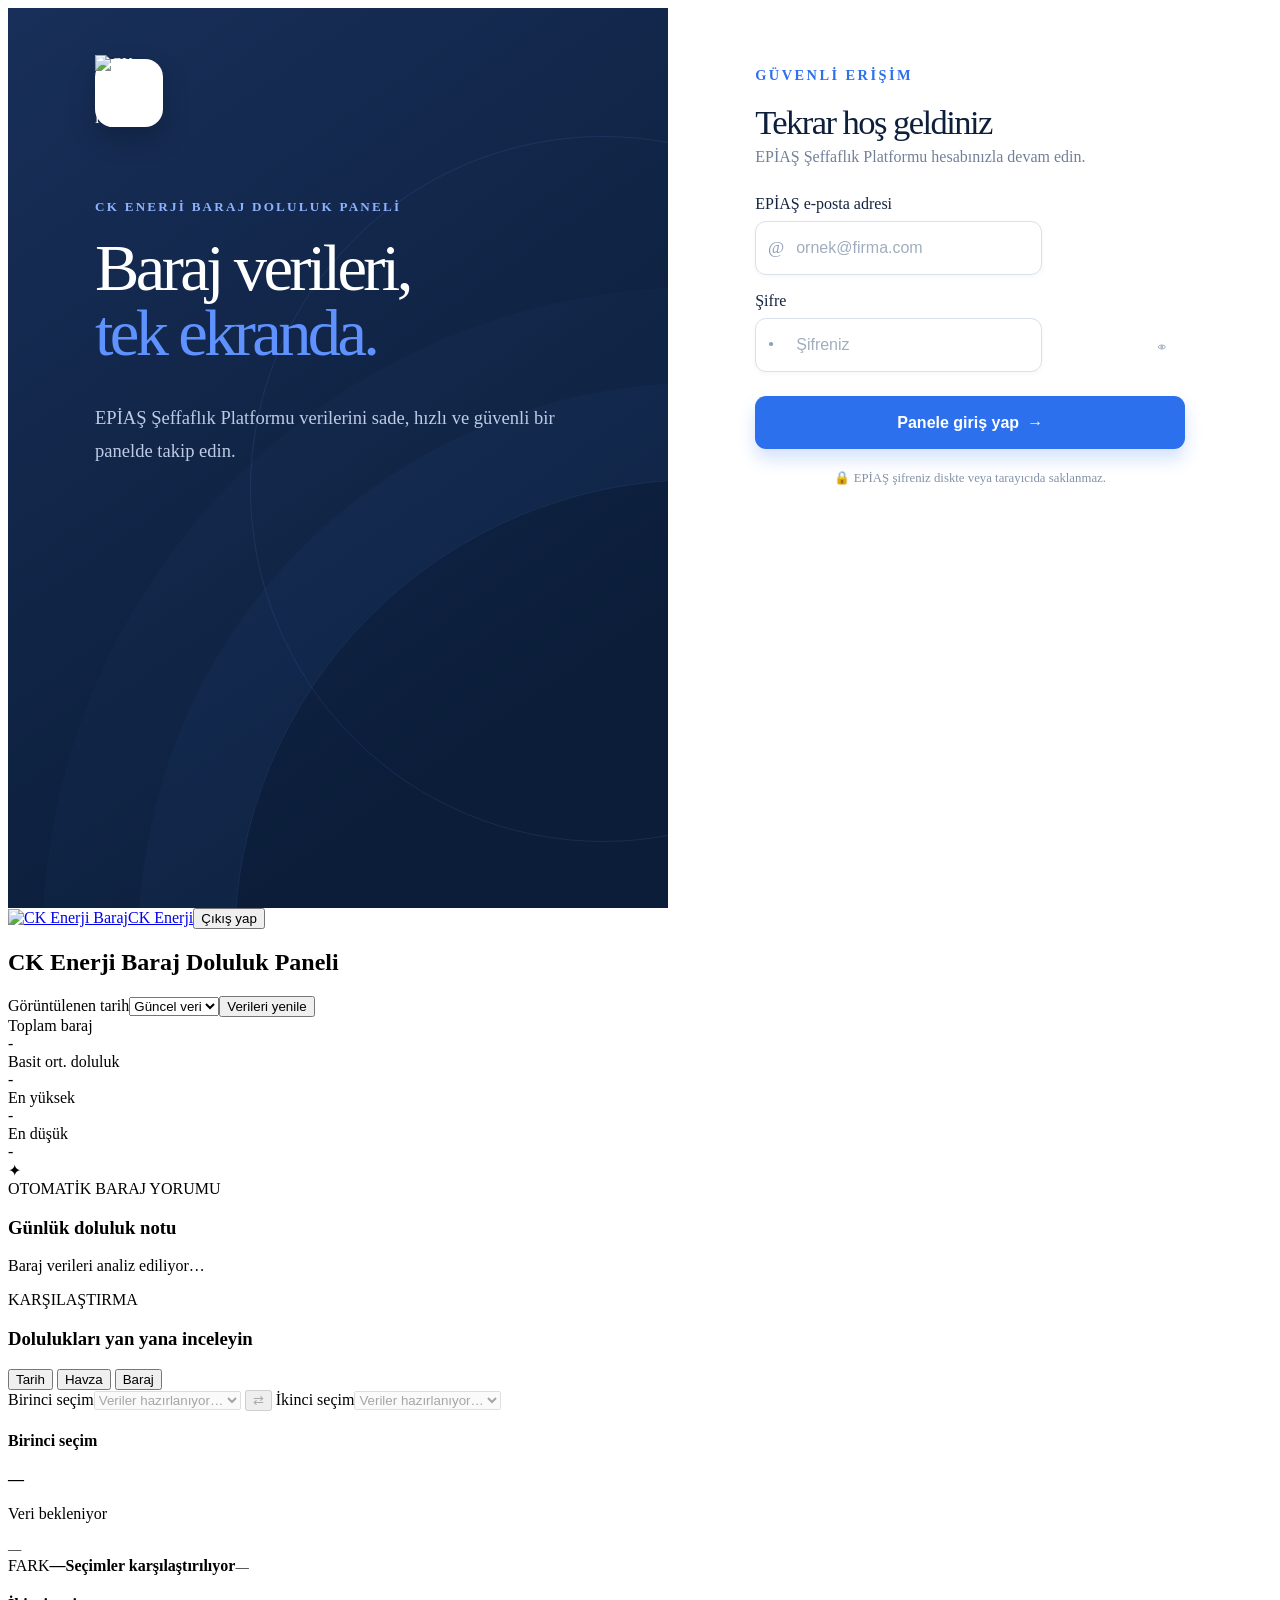
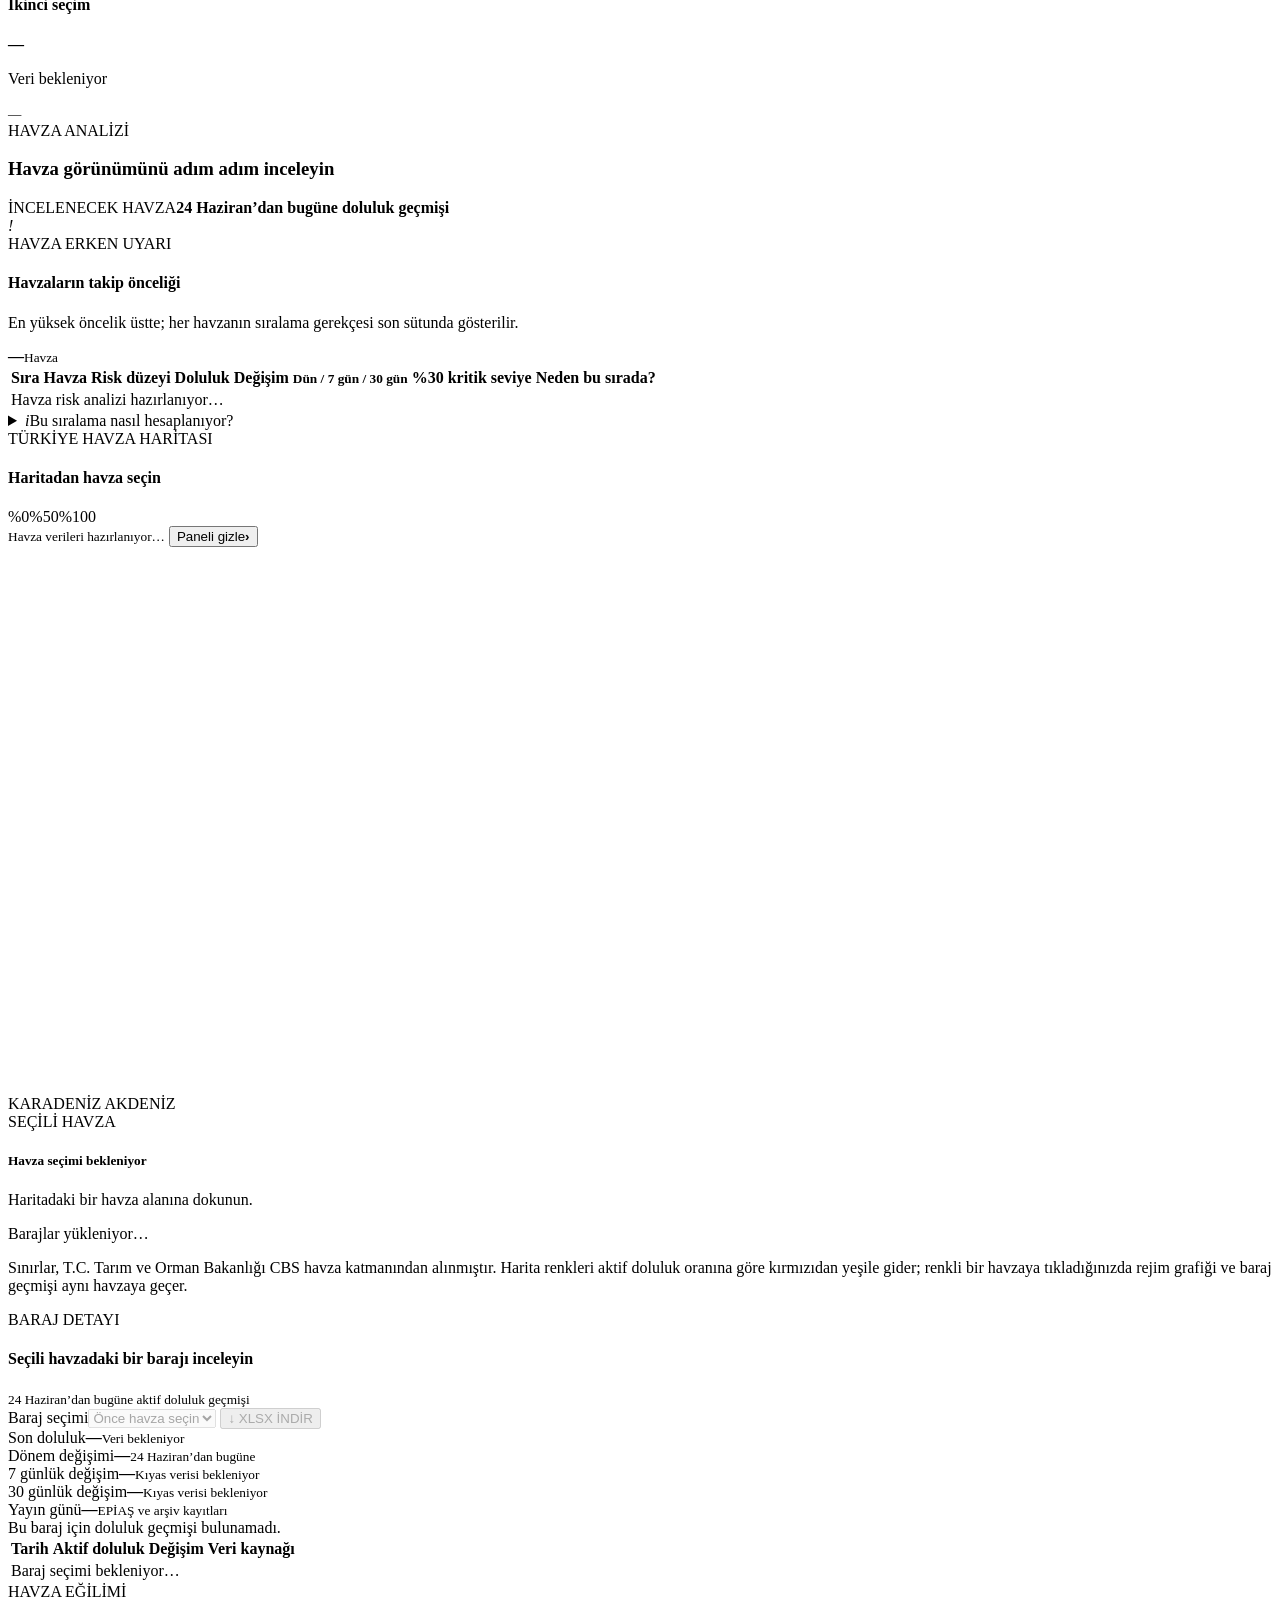
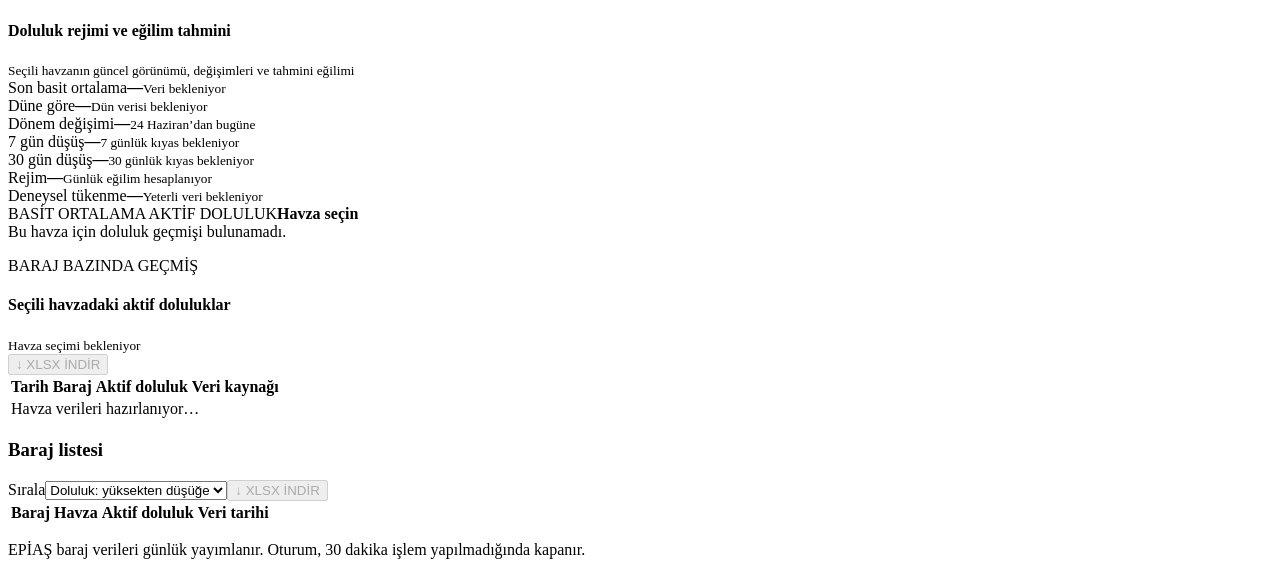
==== BARAJ AKTİF/templates/index.html @ aa5a89ca "Add files via upload" ====
<!doctype html>
<html lang="tr">
<head>
  <meta charset="utf-8"><meta name="viewport" content="width=device-width, initial-scale=1">
  <title>CK Enerji Baraj Doluluk Paneli</title>
  <link rel="icon" type="image/png" href="/icons/icon-192.png">
  <meta name="theme-color" content="#07539a">
  <meta name="mobile-web-app-capable" content="yes">
  <meta name="apple-mobile-web-app-capable" content="yes">
  <meta name="apple-mobile-web-app-status-bar-style" content="default">
  <meta name="apple-mobile-web-app-title" content="CK Enerji Baraj Doluluk Paneli">
  <link rel="manifest" href="/manifest.webmanifest">
  <link rel="apple-touch-icon" sizes="192x192" href="/apple-touch-icon.png">
  <style>
    :root { --ck-navy: #0b1d39; --ck-blue: #2d70ee; --ck-muted: #70809a; }
    #loginScreen.login-screen { display: block !important; height: 100vh; min-height: 100vh; overflow: hidden; padding: 0; background: #fff; }
    /* Tabler'ın d-none sınıfı login ekranını gerçekten gizleyebilsin. */
    #loginScreen.login-screen.d-none { display: none !important; }
    .login-layout { min-height: 100%; display: grid; grid-template-columns: 52.25% 47.75%; }
    .login-brand-panel { position: relative; isolation: isolate; overflow: hidden; display: flex; flex-direction: column; justify-content: space-between; min-height: 100vh; padding: clamp(1.75rem, 4vw, 3.35rem) clamp(1.5rem, 6.8vw, 6rem); color: #fff; background: linear-gradient(145deg, #182f59 0%, var(--ck-navy) 72%); }
    .login-brand-panel::before, .login-brand-panel::after { content: ""; position: absolute; z-index: -1; border: 1px solid rgba(101, 148, 236, .13); border-radius: 50%; pointer-events: none; }
    .login-brand-panel::before { width: 58rem; height: 58rem; right: -31rem; bottom: -24rem; box-shadow: 0 0 0 6rem rgba(101, 148, 236, .035), 0 0 0 12rem rgba(101, 148, 236, .025); }
    .login-brand-panel::after { width: 44rem; height: 44rem; right: -18rem; top: 8rem; }
    .login-brand-content, .login-stats { position: relative; z-index: 1; }
    .login-logo-card { display: flex; align-items: center; justify-content: center; width: 68px; height: 68px; margin-bottom: clamp(2rem, 8vh, 4.7rem); border-radius: 18px; background: #fff; box-shadow: 0 12px 28px rgba(0, 0, 0, .2); }
    .login-logo-card img { width: 76px; height: 76px; object-fit: contain; }
    .login-eyebrow, .login-kicker { margin: 0 0 1.25rem; color: #8eb2ff; font-size: .82rem; font-weight: 700; letter-spacing: .17em; }
    .login-brand-title { max-width: 610px; margin: 0; color: #fff; font-size: clamp(3rem, 5.2vw, 5.5rem); font-weight: 400; letter-spacing: -.055em; line-height: .98; }
    .login-brand-title span { color: #5f91ff; }
    .login-brand-copy { max-width: 570px; margin: 2.2rem 0 0; color: #bdcbe5; font-size: clamp(1rem, 1.45vw, 1.25rem); line-height: 1.8; }
    .login-stats { display: flex; gap: clamp(2rem, 5.3vw, 5.3rem); margin-top: 2.7rem; }
    .login-stat-value { display: block; color: #fff; font-size: 1.5rem; font-weight: 700; line-height: 1; }
    .login-stat-label { display: block; margin-top: .55rem; color: #8ea8d1; font-size: .75rem; }
    .login-form-panel { display: flex; align-items: flex-start; justify-content: center; min-height: 100vh; padding: clamp(2.7rem, 6.5vh, 5rem) clamp(1.5rem, 6.9vw, 5rem); background: #fff; }
    .login-form-wrap { width: min(100%, 430px); }
    .login-mobile-brand { display: none; }
    .login-kicker { color: var(--ck-blue); font-size: .9rem; font-weight: 700; }
    .login-form-title { margin: 0; color: #0d1f3b; font-size: clamp(1.8rem, 2.7vw, 2.6rem); font-weight: 400; letter-spacing: -.045em; line-height: 1.05; }
    .login-form-subtitle { margin: .5rem 0 1.8rem; color: #71809a; font-size: 1rem; font-weight: 400; }
    .login-field { margin-bottom: 1.1rem; }
    .login-field label { display: block; margin-bottom: .5rem; color: #132340; font-size: 1rem; font-weight: 500; }
    .login-input-wrap { position: relative; }
    .login-input-wrap .form-control { height: 52px; border: 1px solid #d9e1ed; border-radius: 11px; padding: 0 2.8rem 0 2.5rem; color: #152744; font-size: 1rem; font-weight: 400; box-shadow: 0 2px 5px rgba(23, 48, 86, .04); }
    .login-input-wrap .form-control:focus { border-color: #80a9ff; box-shadow: 0 0 0 4px rgba(45, 112, 238, .12); }
    .login-input-wrap .form-control::placeholder { color: #a1adbe; }
    .login-input-symbol { position: absolute; z-index: 2; top: 50%; left: .8rem; color: #91a0b6; font-size: 1.1rem; line-height: 1; transform: translateY(-50%); pointer-events: none; }
    .password-toggle { position: absolute; z-index: 2; top: 50%; right: .8rem; width: 1.35rem; height: 1.35rem; border: 0; color: #7486a4; background: transparent; font-size: 1.1rem; transform: translateY(-50%); }
    .password-toggle:hover { color: var(--ck-blue); }
    .login-submit { display: flex; align-items: center; justify-content: center; gap: .5rem; width: 100%; height: 53px; margin-top: 1.5rem; border: 0; border-radius: 11px; color: #fff; background: var(--ck-blue); font-size: 1rem; font-weight: 700; box-shadow: 0 10px 17px rgba(45, 112, 238, .2); transition: transform .2s ease, background .2s ease; }
    .login-submit:hover { color: #fff; background: #2262d8; transform: translateY(-1px); }
    .login-submit:disabled { opacity: .7; transform: none; }
    .login-note { margin: 1.3rem 0 0; color: #8492a8; font-size: .8rem; font-weight: 400; text-align: center; }
    .login-error { margin-top: 1rem; text-align: center; }
    @media (max-width: 900px) {
      html, body { min-width: 0; }
      #loginScreen.login-screen { min-height: 100dvh; overflow-y: auto; scrollbar-width: none; }
      #loginScreen.login-screen::-webkit-scrollbar { display: none; }
      .login-layout { display: block; min-height: 100dvh; }
      .login-brand-panel {
        display: block;
        min-height: auto;
        padding: calc(2rem + env(safe-area-inset-top)) 1.375rem 0;
        color: var(--ck-navy);
        background: #fff;
      }
      .login-brand-panel::before, .login-brand-panel::after,
      .login-eyebrow, .login-brand-title, .login-brand-copy, .login-stats { display: none; }
      .login-logo-lockup { display: flex; align-items: center; gap: .65rem; }
      .login-logo-card {
        flex: 0 0 auto;
        width: 2.125rem;
        height: 2.25rem;
        margin: 0;
        border-radius: .65rem;
        box-shadow: 0 .4rem 1rem rgba(18, 43, 78, .12);
      }
      .login-logo-card img { width: 2rem; height: 2rem; }
      .login-mobile-brand { display: inline; color: #153054; font-size: .625rem; font-weight: 500; }
      .login-form-panel {
        display: block;
        min-height: auto;
        padding: 2.15rem 1.375rem calc(1.25rem + env(safe-area-inset-bottom));
      }
      .login-form-wrap { width: 100%; max-width: none; }
      .login-kicker {
        margin-bottom: .55rem;
        font-size: .5rem;
        letter-spacing: .16em;
      }
      .login-form-title { font-size: 1.5rem; line-height: 1.05; }
      .login-form-subtitle { margin: .2rem 0 1.15rem; font-size: .675rem; line-height: 1.4; }
      .login-field { margin-bottom: .75rem; }
      #loginForm .login-field:nth-child(2) { margin-bottom: 0; }
      .login-field label { margin-bottom: .4rem; font-size: .675rem; line-height: 1.25; }
      .login-input-wrap .form-control {
        height: 2.55rem;
        border-radius: .55rem;
        padding: 0 2.45rem 0 2rem;
        font-size: .675rem;
        box-shadow: 0 1px 3px rgba(23, 48, 86, .025);
      }
      .login-input-symbol { left: .65rem; font-size: .8rem; }
      .password-toggle { right: .6rem; width: 1.2rem; height: 1.2rem; padding: 0; }
      .password-toggle svg { display: block; width: 1rem; height: 1rem; }
      .login-submit {
        height: 2.55rem;
        margin-top: 1.05rem;
        border-radius: .48rem;
        font-size: .675rem;
        box-shadow: 0 .4rem .8rem rgba(45, 112, 238, .14);
      }
      .login-error { margin-top: .65rem; font-size: .65rem; }
      .login-note { margin-top: 1rem; font-size: .5rem; }
    }
  </style>
</head>
<body>
  <div id="loginScreen" class="page page-center login-screen">
    <div class="login-layout">
      <section class="login-brand-panel" aria-label="CK Enerji Baraj tanıtımı">
        <div class="login-brand-content">
          <div class="login-logo-lockup">
            <div class="login-logo-card"><img src="/icons/icon-192.png" width="76" height="76" alt="CK Enerji Baraj logosu"></div>
            <span class="login-mobile-brand">CK Enerji</span>
          </div>
          <p class="login-eyebrow">CK ENERJİ BARAJ DOLULUK PANELİ</p>
          <h1 class="login-brand-title">Baraj verileri,<br><span>tek ekranda.</span></h1>
          <p class="login-brand-copy">EPİAŞ Şeffaflık Platformu verilerini sade, hızlı ve güvenli bir panelde takip edin.</p>
        </div>
        <div class="login-stats" aria-label="Panel özellikleri">
          <div><span class="login-stat-value">Güncel</span><span class="login-stat-label">EPİAŞ verileri</span></div>
          <div><span class="login-stat-value">4</span><span class="login-stat-label">kritik gösterge</span></div>
        </div>
      </section>
      <section class="login-form-panel" aria-label="Giriş formu">
        <div class="login-form-wrap">
          <p class="login-kicker">GÜVENLİ ERİŞİM</p>
          <h2 class="login-form-title">Tekrar hoş geldiniz</h2>
          <p class="login-form-subtitle">EPİAŞ Şeffaflık Platformu hesabınızla devam edin.</p>
          <form id="loginForm" autocomplete="on" novalidate>
            <div class="login-field">
              <label for="username">EPİAŞ e-posta adresi</label>
              <div class="login-input-wrap"><span class="login-input-symbol" aria-hidden="true">@</span><input id="username" class="form-control" type="text" inputmode="email" autocomplete="username" placeholder="ornek@firma.com" required></div>
            </div>
            <div class="login-field">
              <label for="password">Şifre</label>
              <div class="login-input-wrap"><span class="login-input-symbol" aria-hidden="true">•</span><input id="password" class="form-control" type="password" autocomplete="current-password" placeholder="Şifreniz" required><button id="togglePassword" class="password-toggle" type="button" aria-label="Şifreyi göster" aria-pressed="false"><svg viewBox="0 0 24 24" fill="none" stroke="currentColor" stroke-width="1.8" aria-hidden="true"><path d="M2.5 12s3.5-5 9.5-5 9.5 5 9.5 5-3.5 5-9.5 5-9.5-5-9.5-5Z"/><circle cx="12" cy="12" r="2.5"/></svg></button></div>
            </div>
            <div id="loginError" class="login-error text-danger small d-none"></div>
            <button id="loginButton" class="login-submit" type="submit">Panele giriş yap <span aria-hidden="true">→</span></button>
          </form>
          <p class="login-note">🔒 EPİAŞ şifreniz diskte veya tarayıcıda saklanmaz.</p>
        </div>
      </section>
    </div>
  </div>

  <div id="dashboard" class="page d-none">
    <header class="navbar navbar-expand-md navbar-light"><div class="container-xl"><a class="navbar-brand d-flex align-items-center" href="#"><img src="/icons/icon-192.png" width="40" height="40" alt="CK Enerji Baraj" class="me-2"><span>CK Enerji</span></a><button id="logoutButton" class="btn btn-outline-secondary btn-sm" type="button">Çıkış yap</button></div></header>
    <div class="page-wrapper"><div class="page-header"><div class="container-xl"><div class="row g-2 align-items-center"><div class="col"><h2 class="page-title">CK Enerji Baraj Doluluk Paneli</h2></div><div class="col-auto ms-auto"><label class="baraj-date-control" for="barajDateSelect"><span>Görüntülenen tarih</span><select id="barajDateSelect" aria-label="Baraj verisi tarihini seç"><option value="">Güncel veri</option></select></label><button id="refreshButton" class="btn btn-primary" type="button">Verileri yenile</button></div></div></div></div>
      <div class="page-body"><div class="container-xl"><div id="alert" class="alert d-none" role="alert"></div>
        <div class="row row-deck row-cards mb-3"><div class="col-sm-6 col-lg-3"><div class="card"><div class="card-body"><div class="subheader">Toplam baraj</div><div id="total" class="h1 mb-0">-</div></div></div></div><div class="col-sm-6 col-lg-3"><div class="card"><div class="card-body"><div class="subheader" title="Baraj kapasiteleriyle ağırlıklandırılmamış aritmetik ortalama">Basit ort. doluluk</div><div id="average" class="h1 mb-0">-</div></div></div></div><div class="col-sm-6 col-lg-3"><div class="card"><div class="card-body"><div class="subheader">En yüksek</div><div id="highest" class="h3 mb-0">-</div></div></div></div><div class="col-sm-6 col-lg-3"><div class="card"><div class="card-body"><div class="subheader">En düşük</div><div id="lowest" class="h3 mb-0">-</div></div></div></div></div>
        <section class="baraj-insight-card mb-3" aria-labelledby="barajInsightTitle"><div class="baraj-insight-icon" aria-hidden="true">✦</div><div><span class="subheader">OTOMATİK BARAJ YORUMU</span><h3 id="barajInsightTitle">Günlük doluluk notu</h3><p id="barajInsightText">Baraj verileri analiz ediliyor…</p></div></section>
        <section id="baraj-compare" class="card baraj-compare-card mb-3">
          <div class="card-header baraj-compare-header">
            <div><div class="subheader">KARŞILAŞTIRMA</div><h3 class="card-title">Dolulukları yan yana inceleyin</h3></div>
            <div class="baraj-compare-modes" role="group" aria-label="Karşılaştırma türü">
              <button type="button" class="active" data-compare-mode="date" aria-pressed="true">Tarih</button>
              <button type="button" data-compare-mode="basin" aria-pressed="false">Havza</button>
              <button type="button" data-compare-mode="dam" aria-pressed="false">Baraj</button>
            </div>
          </div>
          <div class="card-body">
            <div class="baraj-compare-controls">
              <label for="compareFirst"><span>Birinci seçim</span><select id="compareFirst" disabled><option>Veriler hazırlanıyor…</option></select></label>
              <button id="compareSwap" class="baraj-compare-swap" type="button" aria-label="Seçimlerin yerini değiştir" title="Seçimlerin yerini değiştir" disabled>⇄</button>
              <label for="compareSecond"><span>İkinci seçim</span><select id="compareSecond" disabled><option>Veriler hazırlanıyor…</option></select></label>
            </div>
            <div class="baraj-compare-results" aria-live="polite">
              <article class="baraj-compare-option">
                <h4 id="compareFirstTitle">Birinci seçim</h4><strong id="compareFirstValue">—</strong>
                <div class="baraj-compare-meter"><i id="compareFirstMeter"></i></div>
                <p id="compareFirstMeta">Veri bekleniyor</p><small id="compareFirstContext">—</small>
              </article>
              <div class="baraj-compare-difference">
                <span>FARK</span><strong id="compareDelta">—</strong><b id="compareDirection">Seçimler karşılaştırılıyor</b><small id="compareRelative">—</small>
              </div>
              <article class="baraj-compare-option">
                <h4 id="compareSecondTitle">İkinci seçim</h4><strong id="compareSecondValue">—</strong>
                <div class="baraj-compare-meter"><i id="compareSecondMeter"></i></div>
                <p id="compareSecondMeta">Veri bekleniyor</p><small id="compareSecondContext">—</small>
              </article>
            </div>
          </div>
        </section>
        <section id="baraj-regime" class="baraj-analysis-section mb-3">
          <div class="baraj-analysis-heading baraj-regime-header">
            <div><div class="subheader">HAVZA ANALİZİ</div><h3 class="card-title">Havza görünümünü adım adım inceleyin</h3></div>
          </div>
          <div class="baraj-analysis-stack">
            <div class="baraj-basin-toolbar">
              <div class="baraj-basin-toolbar-copy"><span>İNCELENECEK HAVZA</span><strong id="basinToolbarPeriod">24 Haziran’dan bugüne doluluk geçmişi</strong></div>
              <label class="baraj-basin-control" for="basinSelect" hidden><span class="baraj-basin-label">Havza seçimi</span><span class="baraj-basin-select-wrap"><select id="basinSelect" aria-label="Doluluk rejimi gösterilecek havzayı seç" disabled><option value="">Havzalar yükleniyor…</option></select></span></label>
            </div>
            <section id="basin-risk" class="baraj-risk-card" aria-labelledby="basinRiskTitle">
              <div class="baraj-risk-head">
                <div class="baraj-risk-heading">
                  <i aria-hidden="true">!</i>
                  <div>
                    <span>HAVZA ERKEN UYARI</span>
                    <h4 id="basinRiskTitle">Havzaların takip önceliği</h4>
                    <p>En yüksek öncelik üstte; her havzanın sıralama gerekçesi son sütunda gösterilir.</p>
                  </div>
                </div>
                <div id="basinRiskMeta" class="baraj-risk-summary" aria-live="polite">
                  <span><strong>—</strong><small>Havza</small></span>
                </div>
              </div>
              <div class="baraj-risk-table-wrap">
                <table class="baraj-risk-table">
                  <thead><tr><th>Sıra</th><th>Havza</th><th>Risk düzeyi</th><th>Doluluk</th><th>Değişim <small>Dün / 7 gün / 30 gün</small></th><th>%30 kritik seviye</th><th>Neden bu sırada?</th></tr></thead>
                  <tbody id="basinRiskBody"><tr><td colspan="7">Havza risk analizi hazırlanıyor…</td></tr></tbody>
                </table>
              </div>
              <details class="baraj-risk-note">
                <summary><i aria-hidden="true">i</i><span>Bu sıralama nasıl hesaplanıyor?</span></summary>
                <p>Risk puanında güncel doluluk en fazla 55, günlük düşüş hızı 25 ve %30 kritik seviyeye kalan tahmini süre 20 puan etkiler. Doluluk %30 veya altındaysa ya da kritik seviyeye 90 gün veya daha az kaldıysa risk “Yüksek”; doluluk %50 veya altındaysa ya da kritik seviyeye bir yıl veya daha az kaldıysa “Orta” kabul edilir. Bu bölüm resmî bir risk sınıflandırması değil, eğilime dayalı erken uyarı göstergesidir.</p>
              </details>
            </section>
            <section id="baraj-map" class="baraj-map-card" aria-labelledby="basinMapTitle">
              <div class="baraj-map-head">
                <div><span>TÜRKİYE HAVZA HARİTASI</span><h4 id="basinMapTitle">Haritadan havza seçin</h4></div>
                <div class="baraj-map-head-actions">
                  <div class="baraj-map-legend" aria-label="Harita doluluk renkleri"><span><i class="fullness-low"></i>%0</span><span><i class="fullness-mid"></i>%50</span><span><i class="fullness-high"></i>%100</span></div>
                  <small id="basinMapMeta">Havza verileri hazırlanıyor…</small>
                  <button id="basinMapPanelToggle" class="baraj-map-panel-toggle" type="button" aria-controls="basinMapDetail" aria-expanded="true"><span>Paneli gizle</span><b aria-hidden="true">›</b></button>
                </div>
              </div>
              <div class="baraj-map-layout">
                <div class="baraj-map-stage" aria-label="Türkiye havza seçim haritası">
                  <svg id="turkeyMapShape" viewBox="0 0 1000 430" preserveAspectRatio="xMidYMid meet" role="img" aria-label="Türkiye'nin gerçek havza sınırları"></svg>
                  <span class="baraj-map-sea black-sea">KARADENİZ</span>
                  <span class="baraj-map-sea mediterranean">AKDENİZ</span>
                </div>
                <aside id="basinMapDetail" class="baraj-map-detail" aria-live="polite">
                  <span>SEÇİLİ HAVZA</span>
                  <h5 id="basinMapSelected">Havza seçimi bekleniyor</h5>
                  <p id="basinMapSelectedMeta">Haritadaki bir havza alanına dokunun.</p>
                  <div id="basinMapDams" class="baraj-map-dams"><div class="baraj-map-empty">Barajlar yükleniyor…</div></div>
                </aside>
              </div>
              <p class="baraj-map-note">Sınırlar, T.C. Tarım ve Orman Bakanlığı CBS havza katmanından alınmıştır. Harita renkleri aktif doluluk oranına göre kırmızıdan yeşile gider; renkli bir havzaya tıkladığınızda rejim grafiği ve baraj geçmişi aynı havzaya geçer.</p>
            </section>
            <section id="baraj-dam-history" class="baraj-dam-history-card" aria-labelledby="basinDamHistoryTitle">
              <div class="baraj-dam-history-head">
                <div><span>BARAJ DETAYI</span><h4 id="basinDamHistoryTitle">Seçili havzadaki bir barajı inceleyin</h4><small id="basinDamHistoryMeta">24 Haziran’dan bugüne aktif doluluk geçmişi</small></div>
                <div class="baraj-dam-history-actions">
                  <label class="baraj-basin-control baraj-dam-select-control" for="basinDamSelect"><span class="baraj-basin-label">Baraj seçimi</span><span class="baraj-basin-select-wrap"><select id="basinDamSelect" aria-label="Geçmişi gösterilecek barajı seç" disabled><option value="">Önce havza seçin</option></select></span></label>
                  <button id="basinDamXlsxButton" class="baraj-export-button" type="button" disabled><span aria-hidden="true">↓</span> XLSX İNDİR</button>
                </div>
              </div>
              <div class="baraj-dam-history-summary">
                <div><span>Son doluluk</span><strong id="basinDamLatest">—</strong><small id="basinDamLatestDate">Veri bekleniyor</small></div>
                <div><span>Dönem değişimi</span><strong id="basinDamChange">—</strong><small id="basinDamPeriod">24 Haziran’dan bugüne</small></div>
                <div><span>7 günlük değişim</span><strong id="basinDamWeeklyChange">—</strong><small id="basinDamWeeklyMeta">Kıyas verisi bekleniyor</small></div>
                <div><span>30 günlük değişim</span><strong id="basinDamMonthlyChange">—</strong><small id="basinDamMonthlyMeta">Kıyas verisi bekleniyor</small></div>
                <div><span>Yayın günü</span><strong id="basinDamPointCount">—</strong><small>EPİAŞ ve arşiv kayıtları</small></div>
              </div>
              <div id="basinDamHistoryChart" class="baraj-regime-chart baraj-dam-history-chart" role="img" aria-label="Seçili barajın tarihe göre aktif doluluk grafiği"><div class="baraj-chart-empty">Baraj seçimi bekleniyor…</div></div>
              <div class="baraj-basin-table-wrap baraj-dam-history-table-wrap">
                <table class="baraj-basin-table">
                  <thead><tr><th>Tarih</th><th>Aktif doluluk</th><th>Değişim</th><th>Veri kaynağı</th></tr></thead>
                  <tbody id="basinDamHistoryBody"><tr><td colspan="4">Baraj seçimi bekleniyor…</td></tr></tbody>
                </table>
              </div>
            </section>
            <section id="baraj-regime-analysis" class="baraj-regime-overview-card" aria-labelledby="basinRegimeOverviewTitle">
              <div class="baraj-regime-overview-head">
                <div><span>HAVZA EĞİLİMİ</span><h4 id="basinRegimeOverviewTitle">Doluluk rejimi ve eğilim tahmini</h4><small>Seçili havzanın güncel görünümü, değişimleri ve tahmini eğilimi</small></div>
              </div>
              <div class="baraj-regime-metrics">
              <div><span>Son basit ortalama</span><strong id="basinLatest">—</strong><small id="basinLatestDate">Veri bekleniyor</small></div>
              <div><span>Düne göre</span><strong id="basinDailyChange">—</strong><small id="basinDailyChangeMeta">Dün verisi bekleniyor</small></div>
              <div><span>Dönem değişimi</span><strong id="basinChange">—</strong><small id="basinPeriod">24 Haziran’dan bugüne</small></div>
              <div><span>7 gün düşüş</span><strong id="basinWeeklyDrop">—</strong><small id="basinWeeklyDropMeta">7 günlük kıyas bekleniyor</small></div>
              <div><span>30 gün düşüş</span><strong id="basinMonthlyDrop">—</strong><small id="basinMonthlyDropMeta">30 günlük kıyas bekleniyor</small></div>
              <div><span>Rejim</span><strong id="basinRegime">—</strong><small id="basinSlope">Günlük eğilim hesaplanıyor</small></div>
              <div><span>Deneysel tükenme</span><strong id="basinDepletion">—</strong><small id="basinConfidence">Yeterli veri bekleniyor</small></div>
              </div>
              <div class="baraj-regime-chart-head"><div><span>BASİT ORTALAMA AKTİF DOLULUK</span><b id="basinChartTitle">Havza seçin</b></div><span id="basinChartRange"></span></div>
              <div id="basinRegimeChart" class="baraj-regime-chart" role="img" aria-label="Seçili havzanın tarihe göre aktif doluluk grafiği"><div class="baraj-chart-empty">Havza verileri hazırlanıyor…</div></div>
              <p id="basinMethodNote" class="baraj-method-note"></p>
            </section>
            <section class="baraj-basin-detail" aria-labelledby="basinDamTitle">
              <div class="baraj-basin-detail-head">
                <div><span>BARAJ BAZINDA GEÇMİŞ</span><h4 id="basinDamTitle">Seçili havzadaki aktif doluluklar</h4><small id="basinDamMeta">Havza seçimi bekleniyor</small></div>
                <button id="basinXlsxButton" class="baraj-export-button" type="button" disabled><span aria-hidden="true">↓</span> XLSX İNDİR</button>
              </div>
              <div class="baraj-basin-table-wrap">
                <table class="baraj-basin-table">
                  <thead><tr><th>Tarih</th><th>Baraj</th><th>Aktif doluluk</th><th>Veri kaynağı</th></tr></thead>
                  <tbody id="basinDamTableBody"><tr><td colspan="4">Havza verileri hazırlanıyor…</td></tr></tbody>
                </table>
              </div>
            </section>
          </div>
        </section>
        <div class="card"><div class="card-header"><h3 class="card-title">Baraj listesi</h3><div class="baraj-table-tools"><label class="baraj-sort-control" for="sortSelect"><span>Sırala</span><select id="sortSelect" aria-label="Baraj listesini sırala"><option value="fullness-desc">Doluluk: yüksekten düşüğe</option><option value="fullness-asc">Doluluk: düşükten yükseğe</option><option value="name-asc">Baraj adı: A–Z</option><option value="name-desc">Baraj adı: Z–A</option></select></label><button id="barajXlsxButton" class="baraj-export-button" type="button" disabled><span aria-hidden="true">↓</span> XLSX İNDİR</button><div id="status" class="card-actions text-secondary"></div></div></div><div class="table-responsive"><table class="table table-vcenter card-table table-striped"><thead><tr><th>Baraj</th><th>Havza</th><th>Aktif doluluk</th><th>Veri tarihi</th></tr></thead><tbody id="tableBody"></tbody></table></div></div>
        <p class="text-secondary mt-3 small">EPİAŞ baraj verileri günlük yayımlanır. Oturum, 30 dakika işlem yapılmadığında kapanır.</p>
      </div></div>
    </div>
  </div>
  <script>
    const $ = id => document.getElementById(id), number = new Intl.NumberFormat('tr-TR', {maximumFractionDigits: 2});
    const escapeHtml = value => String(value ?? '').replace(/[&<>"']/g, char => ({'&':'&amp;','<':'&lt;','>':'&gt;','"':'&quot;',"'":'&#39;'}[char]));
    const damCollator = new Intl.Collator('tr-TR', {sensitivity: 'base', numeric: true});
    let currentItems = [], basinHistoryPayload = null, basinGeoJson = null, comparisonMode = 'date';
    const BARAJ_CLIENT_CACHE_PREFIX = 'ck-baraj-active-v1:';
    const BARAJ_CLIENT_CACHE_LIVE_MS = 5 * 60_000;
    const BARAJ_CLIENT_CACHE_HISTORY_MS = 24 * 60 * 60_000;
    function readBarajClientCache(selectedDate) {
      try {
        const record = JSON.parse(sessionStorage.getItem(BARAJ_CLIENT_CACHE_PREFIX + (selectedDate || 'latest')) || 'null');
        const today = new Intl.DateTimeFormat('sv-SE', {timeZone:'Europe/Istanbul'}).format(new Date());
        const ttl = selectedDate && selectedDate < today ? BARAJ_CLIENT_CACHE_HISTORY_MS : BARAJ_CLIENT_CACHE_LIVE_MS;
        if (!record?.payload || Date.now() - Number(record.savedAt || 0) > ttl) return null;
        return record.payload;
      } catch { return null; }
    }
    function writeBarajClientCache(selectedDate, payload) {
      try {
        sessionStorage.setItem(BARAJ_CLIENT_CACHE_PREFIX + (selectedDate || 'latest'), JSON.stringify({savedAt:Date.now(), payload}));
      } catch { /* Tarayıcı depolaması kapalıysa sunucu önbelleği kullanılır. */ }
    }
    const barajConnection = {primary:'idle', basin:'idle', primaryDetail:'', basinDetail:''};
    const knownDates = new Set(), archiveDates = new Set();
    const initialBarajUrlState = new URLSearchParams(window.location.search);
    const barajUrlState = {date: initialBarajUrlState.get('date') || '', basin: initialBarajUrlState.get('basin') || '', sort: initialBarajUrlState.get('sort') || ''};
    const showLogin = () => { $('password').value=''; $('password').type='password'; $('togglePassword').setAttribute('aria-label','Şifreyi göster'); $('togglePassword').setAttribute('aria-pressed','false'); $('loginError').classList.add('d-none'); $('loginScreen').classList.remove('d-none'); $('dashboard').classList.add('d-none'); };
    const showDashboard = () => { $('loginScreen').classList.add('d-none'); $('dashboard').classList.remove('d-none'); load(); loadBasinGeoJson(); loadBasinHistory(); };
    function alert(message, kind) { const el = $('alert'); el.textContent = message; el.className = `alert alert-${kind}`; }
    function setConnectionState(state = 'live', detail = '') { document.body.dataset.epiasState = state; document.body.dataset.epiasDetail = detail; window.dispatchEvent(new CustomEvent('ck:connectionstate', {detail:{state,message:detail}})); }
    function setBarajConnectionPart(part, state, detail = '') { barajConnection[part] = state; barajConnection[`${part}Detail`] = detail; const details = [barajConnection.primaryDetail, barajConnection.basinDetail].filter(Boolean).join(' · '); if (barajConnection.primary === 'error') setConnectionState('error', details); else if (barajConnection.primary === 'warning' || barajConnection.basin === 'warning' || barajConnection.basin === 'error') setConnectionState('warning', details); else if (barajConnection.primary === 'loading' || barajConnection.basin === 'loading' || barajConnection.primary === 'idle' || barajConnection.basin === 'idle') setConnectionState('loading', details || 'Baraj verileri alınıyor'); else setConnectionState('live', details || 'Baraj verileri doğrulandı'); }
    function clearBarajOverview(message = 'Baraj verileri alınamadı.') { currentItems = []; ['total','average','highest','lowest'].forEach(id => $(id).textContent = '—'); render([]); renderBarajInsight([]); $('barajXlsxButton').disabled = true; $('status').textContent = message; const footer = $('barajFooterUpdated'); if (footer) footer.textContent = '—'; }
    function summary(items) { const valid = items.filter(x => Number.isFinite(Number(x.activeFullnessAmount))), sorted = [...valid].sort((a,b) => b.activeFullnessAmount-a.activeFullnessAmount); $('total').textContent = number.format(items.length); $('average').textContent = valid.length ? `%${number.format(valid.reduce((s,x)=>s+Number(x.activeFullnessAmount),0)/valid.length)}` : '-'; $('highest').textContent = sorted.length ? `${sorted[0].dam} · %${number.format(sorted[0].activeFullnessAmount)}` : '-'; $('lowest').textContent = sorted.length ? `${sorted.at(-1).dam} · %${number.format(sorted.at(-1).activeFullnessAmount)}` : '-'; }
    function renderBarajInsight(items) {
      const target = $('barajInsightText');
      const valid = items.filter(item => Number.isFinite(Number(item.activeFullnessAmount))).map(item => ({...item, activeFullnessAmount: Number(item.activeFullnessAmount)}));
      if (!valid.length) {
        target.textContent = 'Seçili tarih için yorumlanabilecek aktif doluluk verisi bulunamadı.';
        return;
      }
      const sorted = [...valid].sort((a, b) => b.activeFullnessAmount - a.activeFullnessAmount);
      const average = valid.reduce((sum, item) => sum + item.activeFullnessAmount, 0) / valid.length;
      const strong = valid.filter(item => item.activeFullnessAmount >= 80).length;
      const watch = valid.filter(item => item.activeFullnessAmount <= 30).length;
      const basins = new Set(valid.map(item => item.basin).filter(Boolean)).size;
      const dateLabel = $('barajDateSelect').value ? displayDate($('barajDateSelect').value) : 'son yayınlanan tarih';
      const riskSentence = watch
        ? `${watch} baraj %30 ve altında, yakından izlenmeli.`
        : 'Kritik düşük doluluk eşiğinde baraj görünmüyor.';
      target.textContent = `${dateLabel} için ${valid.length} baraj ve ${basins} havza analiz edildi. Basit ortalama doluluk %${number.format(average)}; en yüksek ${sorted[0].dam} (%${number.format(sorted[0].activeFullnessAmount)}), en düşük ${sorted.at(-1).dam} (%${number.format(sorted.at(-1).activeFullnessAmount)}). ${strong} baraj %80 ve üzeri seviyede. ${riskSentence}`;
    }
    const fullnessValue = item => {
      const value = Number(item?.activeFullnessAmount);
      return item?.activeFullnessAmount !== null && item?.activeFullnessAmount !== '' && Number.isFinite(value) ? value : null;
    };
    function sortedItems(items) {
      const mode = $('sortSelect').value;
      return [...items].sort((a, b) => {
        const nameOrder = damCollator.compare(a.dam || '', b.dam || '');
        if (mode === 'name-asc') return nameOrder;
        if (mode === 'name-desc') return -nameOrder;
        const aValue = fullnessValue(a), bValue = fullnessValue(b);
        if (aValue === null || bValue === null) {
          if (aValue === null && bValue === null) return nameOrder;
          return aValue === null ? 1 : -1;
        }
        const valueOrder = mode === 'fullness-asc' ? aValue - bValue : bValue - aValue;
        return valueOrder || nameOrder;
      });
    }
    function updateListStatus() {
      const option = $('sortSelect').selectedOptions[0];
      $('status').textContent = `${currentItems.length} kayıt · ${option ? option.textContent : ''}`;
    }
    const displayDate = value => String(value || '').split('-').reverse().join('.');
    function syncBarajUrlState() {
      if (!window.history?.replaceState) return;
      const params = new URLSearchParams();
      const date = $('barajDateSelect').value;
      const basin = $('basinSelect').value;
      const sort = $('sortSelect').value;
      if (date) params.set('date', date);
      if (basin) params.set('basin', basin);
      if (sort && sort !== 'fullness-desc') params.set('sort', sort);
      const query = params.toString();
      window.history.replaceState(null, '', `${window.location.pathname}${query ? `?${query}` : ''}`);
    }
    function applyInitialBarajUrlState() {
      const sort = barajUrlState.sort;
      if (sort && Array.from($('sortSelect').options).some(option => option.value === sort)) $('sortSelect').value = sort;
      if (barajUrlState.date) {
        const select = $('barajDateSelect');
        if (!Array.from(select.options).some(option => option.value === barajUrlState.date)) {
          const option = document.createElement('option');
          option.value = barajUrlState.date;
          option.textContent = displayDate(barajUrlState.date);
          select.append(option);
        }
        select.value = barajUrlState.date;
      }
    }
    function periodDropText(comparison) {
      if (!comparison?.available) return '—';
      const drop = Number(comparison.drop);
      if (!Number.isFinite(drop)) return '—';
      if (Math.abs(drop) <= .005) return '0';
      return `${drop > 0 ? '↓' : '↑'} %${number.format(Math.abs(drop))}`;
    }
    function periodDropClass(comparison) {
      const drop = Number(comparison?.drop);
      return Number.isFinite(drop) ? (drop > .005 ? 'negative' : drop < -.005 ? 'positive' : 'neutral') : '';
    }
    function periodDropMeta(comparison, label) {
      if (!comparison?.available) return `${label} kıyas için yeterli geçmiş yok`;
      const days = Number(comparison.actualDays);
      const dayText = Number.isFinite(days) ? `${number.format(days)} gün` : label;
      const dateText = comparison.baselineDate ? displayDate(comparison.baselineDate) : 'önceki yayın';
      const drop = Number(comparison.drop);
      if (drop > .005) return `${dateText} tarihine göre değişim · ${dayText}`;
      if (drop < -.005) return `${dateText} tarihine göre artış · ${dayText}`;
      return `${dateText} tarihine göre aynı seviye · ${dayText}`;
    }
    function comparisonDataset(mode = comparisonMode) {
      const basins = basinHistoryPayload?.basins || [];
      if (mode === 'basin') {
        return basins.map(basin => {
          const latest = (basin.points || []).at(-1);
          if (!latest || !Number.isFinite(Number(latest.average))) return null;
          return {
            key: basin.name,
            label: basin.name,
            value: Number(latest.average),
            meta: `${displayDate(latest.date)} · ${latest.damCount || basin.dams?.length || 0} baraj`,
            context: basin.analysis?.regime || 'Havza basit ortalaması'
          };
        }).filter(Boolean).sort((a, b) => damCollator.compare(a.label, b.label));
      }
      if (mode === 'dam') {
        return basins.flatMap(basin => (basin.dams || []).map(dam => {
          const latest = (dam.points || []).at(-1);
          if (!latest || !Number.isFinite(Number(latest.activeFullnessAmount))) return null;
          return {
            key: `${basin.name}::${dam.name}`,
            label: dam.name,
            optionLabel: `${dam.name} · ${basin.name}`,
            value: Number(latest.activeFullnessAmount),
            meta: `${displayDate(latest.date)} · ${latest.source || 'Veri kaynağı bilinmiyor'}`,
            context: basin.name
          };
        })).filter(Boolean).sort((a, b) => damCollator.compare(a.label, b.label));
      }
      const dates = new Map();
      basins.forEach(basin => (basin.dams || []).forEach(dam => (dam.points || []).forEach(point => {
        const value = Number(point.activeFullnessAmount);
        if (!point.date || !Number.isFinite(value)) return;
        if (!dates.has(point.date)) dates.set(point.date, {values: [], sources: new Set()});
        const bucket = dates.get(point.date);
        bucket.values.push(value);
        if (point.source) bucket.sources.add(point.source);
      })));
      return [...dates.entries()].map(([date, bucket]) => ({
        key: date,
        label: displayDate(date),
        value: bucket.values.reduce((sum, value) => sum + value, 0) / bucket.values.length,
        meta: `${bucket.values.length} baraj · ${[...bucket.sources].join(' + ') || 'Kaynak bilinmiyor'}`,
        context: 'Türkiye geneli basit ortalama'
      })).sort((a, b) => b.key.localeCompare(a.key));
    }
    function setComparisonCard(prefix, item) {
      $(`compare${prefix}Title`).textContent = item?.label || 'Seçim bulunamadı';
      $(`compare${prefix}Value`).textContent = item ? `%${number.format(item.value)}` : '—';
      $(`compare${prefix}Meta`).textContent = item?.meta || 'Veri bulunamadı';
      $(`compare${prefix}Context`).textContent = item?.context || '—';
      $(`compare${prefix}Meter`).style.width = item ? `${Math.max(0, Math.min(100, item.value))}%` : '0%';
    }
    function renderComparison() {
      const items = comparisonDataset();
      const first = items.find(item => item.key === $('compareFirst').value);
      const second = items.find(item => item.key === $('compareSecond').value);
      setComparisonCard('First', first);
      setComparisonCard('Second', second);
      const deltaNode = $('compareDelta'), directionNode = $('compareDirection'), relativeNode = $('compareRelative');
      deltaNode.className = '';
      if (!first || !second) {
        deltaNode.textContent = '—';
        directionNode.textContent = 'Karşılaştırılabilir veri bulunamadı';
        relativeNode.textContent = '—';
        return;
      }
      const delta = second.value - first.value;
      const relative = first.value ? delta / first.value * 100 : null;
      deltaNode.textContent = `${delta >= 0 ? '+' : '−'}%${number.format(Math.abs(delta))} puan`;
      deltaNode.className = delta > .005 ? 'positive' : delta < -.005 ? 'negative' : 'neutral';
      directionNode.textContent = Math.abs(delta) <= .005
        ? 'İki seçim aynı seviyede'
        : `İkinci seçim %${number.format(Math.abs(delta))} puan ${delta > 0 ? 'daha yüksek' : 'daha düşük'}`;
      relativeNode.textContent = Number.isFinite(relative)
        ? `Göreli değişim ${relative >= 0 ? '+' : '−'}%${number.format(Math.abs(relative))}`
        : 'Göreli değişim hesaplanamadı';
    }
    function populateComparison(preserve = false) {
      const items = comparisonDataset();
      const firstSelect = $('compareFirst'), secondSelect = $('compareSecond');
      const previousFirst = preserve ? firstSelect.value : '';
      const previousSecond = preserve ? secondSelect.value : '';
      [firstSelect, secondSelect].forEach(select => {
        select.replaceChildren();
        items.forEach(item => {
          const option = document.createElement('option');
          option.value = item.key;
          option.textContent = item.optionLabel || item.label;
          select.append(option);
        });
        select.disabled = items.length === 0;
      });
      const defaultFirst = comparisonMode === 'date' ? (items[1] || items[0]) : items[0];
      const defaultSecond = comparisonMode === 'date' ? items[0] : (items[1] || items[0]);
      firstSelect.value = items.some(item => item.key === previousFirst) ? previousFirst : (defaultFirst?.key || '');
      secondSelect.value = items.some(item => item.key === previousSecond) ? previousSecond : (defaultSecond?.key || '');
      $('compareSwap').disabled = items.length < 2;
      renderComparison();
    }
    function setComparisonMode(mode) {
      if (!['date', 'basin', 'dam'].includes(mode)) return;
      comparisonMode = mode;
      document.querySelectorAll('[data-compare-mode]').forEach(button => {
        const active = button.dataset.compareMode === mode;
        button.classList.toggle('active', active);
        button.setAttribute('aria-pressed', String(active));
      });
      populateComparison(false);
    }
    function updateDateOptions(payload) {
      (payload.availableDates || []).forEach(value => knownDates.add(value));
      (payload.archiveDates || []).forEach(value => archiveDates.add(value));
      if (payload.selectedDate) knownDates.add(payload.selectedDate);
      const select = $('barajDateSelect');
      select.replaceChildren();
      [...knownDates].sort().reverse().forEach(value => {
        const option = document.createElement('option');
        option.value = value;
        option.textContent = displayDate(value);
        select.append(option);
      });
      const fallback = payload.selectedDate || [...knownDates].sort().at(-1) || '';
      select.value = fallback;
    }
    const isoDay = value => new Date(`${value}T12:00:00`).getTime();
    let basinChartState = {points: [], analysis: {}};
    function renderBasinChart(points, analysis) {
      const chart = $('basinRegimeChart');
      basinChartState = {points: Array.isArray(points) ? points : [], analysis: analysis || {}};
      const pointsByDate = new Map();
      basinChartState.points.forEach(point => {
        const dateText = String(point?.date || '').slice(0, 10);
        const timestamp = isoDay(dateText);
        const average = Number(point?.average);
        if (!/^\d{4}-\d{2}-\d{2}$/.test(dateText) || !Number.isFinite(timestamp) || !Number.isFinite(average) || average < 0 || average > 110) return;
        pointsByDate.set(dateText, {...point, date: dateText, timestamp, average});
      });
      const chartPoints = [...pointsByDate.values()].sort((first, second) => first.timestamp - second.timestamp);
      if (!chartPoints.length) {
        chart.innerHTML = '<div class="baraj-chart-empty">Bu havza için doluluk geçmişi bulunamadı.</div>';
        return;
      }
      const width = Math.max(320, Math.round(chart.clientWidth || 1120));
      const height = Math.max(280, Math.round(chart.clientHeight || 390));
      const left = width < 520 ? 48 : 58, right = width < 520 ? 14 : 24, top = 24, bottom = 46;
      const trendValues = [Number(analysis?.trendStart), Number(analysis?.trendEnd)]
        .filter(Number.isFinite)
        .map(value => Math.max(0, Math.min(110, value)));
      const scaleValues = [...chartPoints.map(point => point.average), ...trendValues];
      const lowestValue = Math.min(...scaleValues), highestValue = Math.max(...scaleValues);
      const valuePadding = Math.max(2, (highestValue - lowestValue) * .2);
      let yMin = Math.max(0, Math.floor((lowestValue - valuePadding) / 5) * 5);
      let yMax = Math.ceil((highestValue + valuePadding) / 5) * 5;
      if (yMax - yMin < 10) {
        yMin = Math.max(0, yMin - 5);
        yMax += 5;
      }
      const startTime = chartPoints[0].timestamp, endTime = chartPoints.at(-1).timestamp;
      const timeSpan = Math.max(86400000, endTime - startTime);
      const plotWidth = width - left - right;
      const x = timestamp => startTime === endTime ? left + plotWidth / 2 : left + (timestamp - startTime) / timeSpan * plotWidth;
      const y = value => {
        const safeValue = Math.max(yMin, Math.min(yMax, Number(value)));
        return top + (yMax - safeValue) / (yMax - yMin) * (height - top - bottom);
      };
      const linePoints = chartPoints.map(point => `${x(point.timestamp).toFixed(1)},${y(point.average).toFixed(1)}`).join(' ');
      const areaPoints = `${left},${height-bottom} ${linePoints} ${width-right},${height-bottom}`;
      const gridValues = [0, .25, .5, .75, 1].map(step => yMin + (yMax - yMin) * step);
      const grid = gridValues.map(value => `<g><line x1="${left}" y1="${y(value)}" x2="${width-right}" y2="${y(value)}"/><text x="${left-10}" y="${y(value)+4}" text-anchor="end">%${number.format(value)}</text></g>`).join('');
      const dots = chartPoints.map(point => `<circle cx="${x(point.timestamp)}" cy="${y(point.average)}" r="4"><title>${displayDate(point.date)} · %${number.format(point.average)} · ${Number(point.damCount) || 0} baraj</title></circle>`).join('');
      const trend = Number.isFinite(analysis?.trendStart) && Number.isFinite(analysis?.trendEnd)
        ? `<line class="baraj-trend-line" x1="${left}" y1="${y(analysis.trendStart)}" x2="${width-right}" y2="${y(analysis.trendEnd)}"/>`
        : '';
      const labelIndexes = [...new Set([0, Math.floor((chartPoints.length - 1) / 2), chartPoints.length - 1])];
      const labels = labelIndexes.map((index, labelIndex) => {
        const point = chartPoints[index];
        const anchor = labelIndexes.length === 1 ? 'middle' : labelIndex === 0 ? 'start' : labelIndex === labelIndexes.length - 1 ? 'end' : 'middle';
        return `<text x="${x(point.timestamp)}" y="${height-10}" text-anchor="${anchor}">${displayDate(point.date)}</text>`;
      }).join('');
      chart.innerHTML = `<svg viewBox="0 0 ${width} ${height}" preserveAspectRatio="none" aria-hidden="true"><defs><linearGradient id="basinArea" x1="0" y1="0" x2="0" y2="1"><stop offset="0%" stop-color="#2d70ee" stop-opacity=".22"/><stop offset="100%" stop-color="#2d70ee" stop-opacity=".02"/></linearGradient></defs><g class="baraj-chart-grid">${grid}</g><polygon class="baraj-chart-area" points="${areaPoints}"/><polyline class="baraj-chart-line" points="${linePoints}"/>${trend}<g class="baraj-chart-dots">${dots}</g><g class="baraj-chart-labels">${labels}</g></svg>`;
    }
    let basinDamChartState = [];
    function renderBasinDamChart(points) {
      const chart = $('basinDamHistoryChart');
      basinDamChartState = Array.isArray(points) ? points : [];
      const unique = new Map();
      basinDamChartState.forEach(point => {
        const dateText = String(point?.date || '').slice(0, 10);
        const timestamp = isoDay(dateText), value = Number(point?.activeFullnessAmount);
        if (!/^\d{4}-\d{2}-\d{2}$/.test(dateText) || !Number.isFinite(timestamp) || !Number.isFinite(value)) return;
        unique.set(dateText, {...point, date: dateText, timestamp, value});
      });
      const chartPoints = [...unique.values()].sort((a, b) => a.timestamp - b.timestamp);
      if (!chartPoints.length) {
        chart.innerHTML = '<div class="baraj-chart-empty">Bu baraj için doluluk geçmişi bulunamadı.</div>';
        return;
      }
      const width = Math.max(320, Math.round(chart.clientWidth || 1120));
      const height = Math.max(250, Math.round(chart.clientHeight || 330));
      const left = width < 520 ? 48 : 58, right = width < 520 ? 14 : 24, top = 24, bottom = 46;
      const values = chartPoints.map(point => point.value), low = Math.min(...values), high = Math.max(...values);
      const padding = Math.max(2, (high - low) * .2);
      let yMin = Math.max(0, Math.floor((low - padding) / 5) * 5), yMax = Math.min(110, Math.ceil((high + padding) / 5) * 5);
      if (yMax - yMin < 10) { yMin = Math.max(0, yMin - 5); yMax = Math.min(110, yMax + 5); }
      const start = chartPoints[0].timestamp, end = chartPoints.at(-1).timestamp, span = Math.max(86400000, end - start);
      const plotWidth = width - left - right;
      const x = timestamp => start === end ? left + plotWidth / 2 : left + (timestamp - start) / span * plotWidth;
      const y = value => top + (yMax - Math.max(yMin, Math.min(yMax, value))) / (yMax - yMin) * (height - top - bottom);
      const line = chartPoints.map(point => `${x(point.timestamp).toFixed(1)},${y(point.value).toFixed(1)}`).join(' ');
      const area = `${left},${height-bottom} ${line} ${width-right},${height-bottom}`;
      const grid = [0, .25, .5, .75, 1].map(step => yMin + (yMax-yMin)*step).map(value => `<g><line x1="${left}" y1="${y(value)}" x2="${width-right}" y2="${y(value)}"/><text x="${left-10}" y="${y(value)+4}" text-anchor="end">%${number.format(value)}</text></g>`).join('');
      const dots = chartPoints.map(point => `<circle cx="${x(point.timestamp)}" cy="${y(point.value)}" r="4"><title>${displayDate(point.date)} · %${number.format(point.value)}</title></circle>`).join('');
      const labelIndexes = [...new Set([0, Math.floor((chartPoints.length-1)/2), chartPoints.length-1])];
      const labels = labelIndexes.map((index, labelIndex) => { const point=chartPoints[index], anchor=labelIndex===0?'start':labelIndex===labelIndexes.length-1?'end':'middle'; return `<text x="${x(point.timestamp)}" y="${height-10}" text-anchor="${anchor}">${displayDate(point.date)}</text>`; }).join('');
      chart.innerHTML = `<svg viewBox="0 0 ${width} ${height}" preserveAspectRatio="none" aria-hidden="true"><defs><linearGradient id="damHistoryArea" x1="0" y1="0" x2="0" y2="1"><stop offset="0%" stop-color="#20a577" stop-opacity=".24"/><stop offset="100%" stop-color="#20a577" stop-opacity=".02"/></linearGradient></defs><g class="baraj-chart-grid">${grid}</g><polygon class="baraj-chart-area baraj-dam-chart-area" points="${area}"/><polyline class="baraj-chart-line baraj-dam-chart-line" points="${line}"/><g class="baraj-chart-dots baraj-dam-chart-dots">${dots}</g><g class="baraj-chart-labels">${labels}</g></svg>`;
    }
    let basinChartResizeFrame = 0;
    window.addEventListener('resize', () => {
      cancelAnimationFrame(basinChartResizeFrame);
      basinChartResizeFrame = requestAnimationFrame(() => {
        renderBasinChart(basinChartState.points, basinChartState.analysis);
        renderBasinDamChart(basinDamChartState);
      });
    });
    const MAP_NAMESPACE = 'http://www.w3.org/2000/svg';
    const MAP_BOUNDS = {minLongitude:26.03669, maxLongitude:44.82691, minLatitude:35.81352, maxLatitude:42.10682};
    const BASIN_SHORT_NAMES = {
      'Meriç-Ergene':'Meriç', 'Küçük Menderes':'Küçük M.', 'Büyük Menderes':'Büyük M.',
      'Batı Akdeniz':'Batı Akd.', 'Doğu Akdeniz':'Doğu Akd.', 'Batı Karadeniz':'Batı Kar.',
      'Doğu Karadeniz':'Doğu Kar.', 'Konya Kapalı':'Konya', 'Van Gölü':'Van Gölü'
    };
    const normalizeBasinName = value => String(value || '').toLocaleLowerCase('tr-TR').replace(/[^a-zçğıöşü0-9]+/g, ' ').trim();
    const projectTurkeyPoint = ([longitude, latitude]) => ({
      x: 30 + (longitude - MAP_BOUNDS.minLongitude) / (MAP_BOUNDS.maxLongitude - MAP_BOUNDS.minLongitude) * 940,
      y: 28 + (MAP_BOUNDS.maxLatitude - latitude) / (MAP_BOUNDS.maxLatitude - MAP_BOUNDS.minLatitude) * 374
    });
    const geometryRings = geometry => geometry?.type === 'Polygon'
      ? geometry.coordinates
      : geometry?.type === 'MultiPolygon'
        ? geometry.coordinates.flat()
        : [];
    const geometryOuterRings = geometry => geometry?.type === 'Polygon'
      ? [geometry.coordinates[0]]
      : geometry?.type === 'MultiPolygon'
        ? geometry.coordinates.map(polygon => polygon[0])
        : [];
    const geometryPath = geometry => geometryRings(geometry).map(ring => `${ring.map((point, index) => {
      const projected = projectTurkeyPoint(point);
      return `${index ? 'L' : 'M'}${projected.x.toFixed(2)},${projected.y.toFixed(2)}`;
    }).join(' ')} Z`).join(' ');
    function polygonLabelPoint(feature) {
      const rings = geometryOuterRings(feature.geometry);
      const ringArea = ring => Math.abs(ring.reduce((total, point, index) => {
        const next = ring[(index + 1) % ring.length];
        return total + point[0] * next[1] - next[0] * point[1];
      }, 0));
      const ring = [...rings].sort((first, second) => ringArea(second) - ringArea(first))[0] || [];
      if (!ring.length) return {x:500,y:215};
      let twiceArea = 0, longitudeTotal = 0, latitudeTotal = 0;
      ring.forEach((point, index) => {
        const next = ring[(index + 1) % ring.length], cross = point[0] * next[1] - next[0] * point[1];
        twiceArea += cross;
        longitudeTotal += (point[0] + next[0]) * cross;
        latitudeTotal += (point[1] + next[1]) * cross;
      });
      if (Math.abs(twiceArea) < .000001) return projectTurkeyPoint(ring[0]);
      return projectTurkeyPoint([longitudeTotal / (3 * twiceArea), latitudeTotal / (3 * twiceArea)]);
    }
    async function loadBasinGeoJson() {
      if (basinGeoJson) return;
      try {
        const response = await fetch('/turkiye-havzalari.geojson', {credentials:'same-origin', cache:'force-cache'});
        if (!response.ok) throw new Error('Havza sınırları yüklenemedi.');
        const payload = await response.json();
        if (payload?.type !== 'FeatureCollection' || !Array.isArray(payload.features)) throw new Error('Havza sınırı dosyası geçersiz.');
        basinGeoJson = payload;
        const selected = basinHistoryPayload?.basins?.find(item => item.name === $('basinSelect').value) || null;
        renderBasinMap(selected);
      } catch (error) {
        $('basinMapMeta').textContent = error.message || 'Havza sınırları yüklenemedi.';
        const svg = $('turkeyMapShape');
        svg.replaceChildren();
        const text = document.createElementNS(MAP_NAMESPACE, 'text');
        text.setAttribute('class', 'baraj-map-load-error');
        text.setAttribute('x', '500'); text.setAttribute('y', '215'); text.setAttribute('text-anchor', 'middle');
        text.textContent = 'Gerçek havza haritası yüklenemedi';
        svg.append(text);
      }
    }
    function latestDamValue(dam) {
      return [...(dam?.points || [])].reverse().find(point => Number.isFinite(Number(point.activeFullnessAmount))) || null;
    }
    function basinFullnessColor(value) {
      const parsed = Number(value);
      if (!Number.isFinite(parsed)) return null;
      const percent = Math.max(0, Math.min(100, parsed));
      const stops = [
        {at: 0, color: [176, 0, 32]},
        {at: 50, color: [242, 166, 71]},
        {at: 100, color: [22, 184, 111]},
      ];
      const right = stops.find(stop => percent <= stop.at) || stops.at(-1);
      const left = stops[Math.max(0, stops.indexOf(right) - 1)] || right;
      const span = Math.max(1, right.at - left.at);
      const ratio = Math.max(0, Math.min(1, (percent - left.at) / span));
      const channel = index => Math.round(left.color[index] + (right.color[index] - left.color[index]) * ratio);
      return `rgb(${channel(0)}, ${channel(1)}, ${channel(2)})`;
    }
    function setBasinMapPanel(open) {
      const card = $('baraj-map'), detail = $('basinMapDetail'), toggle = $('basinMapPanelToggle');
      card.classList.toggle('map-panel-collapsed', !open);
      detail.setAttribute('aria-hidden', String(!open));
      toggle.setAttribute('aria-expanded', String(open));
      toggle.querySelector('span').textContent = open ? 'Paneli gizle' : 'Paneli göster';
      toggle.querySelector('b').textContent = open ? '›' : '‹';
    }
    function renderBasinMap(selected) {
      const basins = basinHistoryPayload?.basins || [], svg = $('turkeyMapShape');
      const basinData = new Map(basins.map(basin => [normalizeBasinName(basin.name), basin]));
      svg.replaceChildren();
      if (!basinGeoJson?.features?.length) {
        const loading = document.createElementNS(MAP_NAMESPACE, 'text');
        loading.setAttribute('class', 'baraj-map-load-error');
        loading.setAttribute('x', '500'); loading.setAttribute('y', '215'); loading.setAttribute('text-anchor', 'middle');
        loading.textContent = 'Gerçek havza sınırları yükleniyor…';
        svg.append(loading);
      } else {
        [...basinGeoJson.features].sort((first, second) => Number(first.properties?.ID || 0) - Number(second.properties?.ID || 0)).forEach(feature => {
          const geoName = String(feature.properties?.HAVZA_ADI || feature.properties?.ETIKET || 'Havza').trim();
          const basin = basinData.get(normalizeBasinName(geoName));
          const latest = (basin?.points || []).at(-1), averageSource = latest?.average;
          const average = averageSource === null || averageSource === undefined || averageSource === '' ? NaN : Number(averageSource);
          const hasAverage = Number.isFinite(average);
          const group = document.createElementNS(MAP_NAMESPACE, 'g');
          group.setAttribute('class', `baraj-basin-feature ${basin ? 'has-data' : 'no-data'} ${hasAverage ? 'fullness-known' : 'fullness-unknown'}${selected?.name === basin?.name ? ' active' : ''}`);
          group.dataset.basin = geoName;
          group.setAttribute('role', 'button');
          group.setAttribute('aria-label', basin
            ? `${geoName} havzasını seç${hasAverage ? `, doluluk yüzde ${number.format(average)}` : ''}`
            : `${geoName} havzası, baraj verisi bulunmuyor`);
          group.setAttribute('aria-disabled', String(!basin));
          if (basin) group.setAttribute('tabindex', '0');
          const path = document.createElementNS(MAP_NAMESPACE, 'path');
          path.setAttribute('class', 'baraj-basin-shape');
          path.setAttribute('d', geometryPath(feature.geometry));
          path.setAttribute('fill-rule', 'evenodd');
          if (hasAverage) path.style.setProperty('--basin-fill', basinFullnessColor(average));
          const title = document.createElementNS(MAP_NAMESPACE, 'title');
          title.textContent = basin
            ? `${geoName} · ${hasAverage ? `%${number.format(average)}` : 'Doluluk verisi yok'} · ${basin.dams?.length || 0} baraj`
            : `${geoName} · EPİAŞ baraj verisi bulunmuyor`;
          path.append(title);
          const labelPoint = polygonLabelPoint(feature);
          const label = document.createElementNS(MAP_NAMESPACE, 'text');
          label.setAttribute('class', 'baraj-basin-map-label');
          label.setAttribute('x', labelPoint.x); label.setAttribute('y', labelPoint.y - 3); label.setAttribute('text-anchor', 'middle');
          const nameLine = document.createElementNS(MAP_NAMESPACE, 'tspan');
          nameLine.setAttribute('x', labelPoint.x); nameLine.textContent = BASIN_SHORT_NAMES[geoName] || geoName;
          const valueLine = document.createElementNS(MAP_NAMESPACE, 'tspan');
          valueLine.setAttribute('class', 'baraj-basin-map-value'); valueLine.setAttribute('x', labelPoint.x); valueLine.setAttribute('dy', '12');
          valueLine.textContent = Number.isFinite(average) ? `%${number.format(average)}` : 'veri yok';
          label.append(nameLine, valueLine);
          const activate = () => {
            if (!basin) return;
            $('basinSelect').value = basin.name;
            renderBasinHistory();
          };
          group.addEventListener('click', activate);
          group.addEventListener('keydown', event => {
            if (event.key !== 'Enter' && event.key !== ' ') return;
            event.preventDefault(); activate();
          });
          group.append(path, label); svg.append(group);
        });
      }
      $('basinMapMeta').textContent = basinGeoJson?.features?.length
        ? `${basinGeoJson.features.length} gerçek havza sınırı · ${basins.length} havzada baraj verisi`
        : 'Gerçek havza sınırları hazırlanıyor…';
      $('basinMapSelected').textContent = selected?.name || 'Havza seçimi bekleniyor';
      const detail = $('basinMapDams');
      detail.replaceChildren();
      const dams = (selected?.dams || []).map(dam => ({dam, latest: latestDamValue(dam)}))
        .sort((a, b) => {
          const first = Number(a.latest?.activeFullnessAmount), second = Number(b.latest?.activeFullnessAmount);
          if (Number.isFinite(first) && Number.isFinite(second)) return second - first;
          if (Number.isFinite(first)) return -1;
          if (Number.isFinite(second)) return 1;
          return damCollator.compare(a.dam.name || '', b.dam.name || '');
        });
      $('basinMapSelectedMeta').textContent = selected
        ? `${dams.length} baraj · Son yayımlanan aktif doluluk`
        : 'Haritadaki bir havza alanına dokunun.';
      if (!dams.length) {
        const empty = document.createElement('div');
        empty.className = 'baraj-map-empty';
        empty.textContent = selected ? 'Bu havzada baraj verisi bulunamadı.' : 'Barajlar yükleniyor…';
        detail.append(empty);
        return;
      }
      dams.forEach(({dam, latest}) => {
        const row = document.createElement('div'), copy = document.createElement('span');
        const name = document.createElement('b'), dateNode = document.createElement('small'), value = document.createElement('strong');
        name.textContent = dam.name || '—';
        dateNode.textContent = latest?.date ? displayDate(latest.date) : 'Veri tarihi yok';
        const fullness = Number(latest?.activeFullnessAmount);
        value.textContent = Number.isFinite(fullness) ? `%${number.format(fullness)}` : '—';
        copy.append(name, dateNode); row.append(copy, value); detail.append(row);
      });
    }
    function renderBasinRisks(selectedName = '') {
      const body = $('basinRiskBody'), scrollArea = body.closest('.baraj-risk-table-wrap'), previousScroll = scrollArea?.scrollTop || 0;
      const basins = [...(basinHistoryPayload?.basins || [])];
      body.replaceChildren();
      const riskRank = {Yüksek: 3, Orta: 2, Düşük: 1, Hesaplanamadı: 0};
      basins.sort((a, b) => {
        const levelDifference = (riskRank[b.risk?.level] || 0) - (riskRank[a.risk?.level] || 0);
        if (levelDifference) return levelDifference;
        const first = Number(a.risk?.score), second = Number(b.risk?.score);
        if (Number.isFinite(first) && Number.isFinite(second) && first !== second) return second - first;
        return damCollator.compare(a.name || '', b.name || '');
      });
      const highCount = basins.filter(basin => basin.risk?.level === 'Yüksek').length;
      const mediumCount = basins.filter(basin => basin.risk?.level === 'Orta').length;
      const riskMeta = $('basinRiskMeta');
      riskMeta.replaceChildren();
      const appendRiskSummary = (value, label, tone = '') => {
        const item = document.createElement('span'), count = document.createElement('strong'), caption = document.createElement('small');
        if (tone) item.classList.add(tone);
        count.textContent = value;
        caption.textContent = label;
        item.append(count, caption);
        riskMeta.append(item);
      };
      if (basins.length) {
        appendRiskSummary(basins.length, 'Havza');
        appendRiskSummary(highCount, 'Yüksek risk', 'yuksek');
        appendRiskSummary(mediumCount, 'Orta risk', 'orta');
      } else {
        appendRiskSummary('—', 'Yeterli veri yok');
      }
      if (!basins.length) {
        const row = document.createElement('tr'), cell = document.createElement('td');
        cell.colSpan = 7; cell.textContent = 'Havza risk analizi için yeterli veri bulunamadı.';
        row.append(cell); body.append(row); return;
      }
      basins.forEach((basin, index) => {
        const risk = basin.risk || {}, row = document.createElement('tr');
        row.className = basin.name === selectedName ? 'active' : '';
        row.tabIndex = 0; row.setAttribute('role', 'button');
        row.setAttribute('aria-label', `${basin.name}, ${risk.level || 'hesaplanamadı'} risk`);
        const rank = document.createElement('td'), rankBadge = document.createElement('span');
        rank.className = 'baraj-risk-rank';
        rankBadge.textContent = String(index + 1).padStart(2, '0');
        rank.append(rankBadge);
        const name = document.createElement('td'), nameButton = document.createElement('button');
        name.dataset.label = 'Havza';
        nameButton.type = 'button'; nameButton.textContent = basin.name || '—'; name.append(nameButton);
        const level = document.createElement('td'), badge = document.createElement('span');
        level.dataset.label = 'Risk düzeyi';
        const riskClass = {Yüksek: 'yuksek', Orta: 'orta', Düşük: 'dusuk'}[risk.level] || 'hesaplanamadi';
        badge.className = `baraj-risk-badge ${riskClass}`;
        badge.textContent = risk.level || 'Hesaplanamadı'; level.append(badge);
        const latest = document.createElement('td');
        latest.dataset.label = 'Doluluk';
        latest.textContent = Number.isFinite(Number(risk.latestFullness)) ? `%${number.format(risk.latestFullness)}` : '—';
        const periodComparisons = basin.analysis?.periodComparisons || {};
        const change = document.createElement('td');
        change.className = 'baraj-risk-change';
        change.dataset.label = 'Değişim';
        const appendPeriodChange = (label, comparison) => {
          const item = document.createElement('span'), period = document.createElement('small'), value = document.createElement('strong');
          period.textContent = label;
          value.textContent = periodDropText(comparison);
          value.className = periodDropClass(comparison);
          item.title = periodDropMeta(comparison, label);
          item.append(period, value);
          change.append(item);
        };
        appendPeriodChange('Dün', periodComparisons.daily);
        appendPeriodChange('7 gün', periodComparisons.weekly);
        appendPeriodChange('30 gün', periodComparisons.monthly);
        const critical = document.createElement('td'), days = risk.daysToCritical === null ? NaN : Number(risk.daysToCritical);
        critical.dataset.label = '%30 kritik seviye';
        critical.textContent = Number.isFinite(days)
          ? days === 0 ? 'Kritik seviyede' : `${number.format(days)} gün · ${displayDate(risk.criticalDate)}`
          : 'Öngörülmüyor';
        const explanation = document.createElement('td'), explanationText = document.createElement('strong'), explanationMeta = document.createElement('small');
        explanation.className = 'baraj-risk-reason';
        explanation.dataset.label = 'Sıralama gerekçesi';
        explanationText.textContent = risk.reason || 'Risk gerekçesi hesaplanamadı.';
        explanationMeta.textContent = Number.isFinite(Number(risk.score)) ? `Risk puanı ${number.format(risk.score)} / 100` : 'Risk puanı hesaplanamadı';
        explanation.append(explanationText, explanationMeta);
        const activate = () => { $('basinSelect').value = basin.name; renderBasinHistory(); };
        row.addEventListener('click', activate);
        row.addEventListener('keydown', event => { if (event.key === 'Enter' || event.key === ' ') { event.preventDefault(); activate(); } });
        row.append(rank, name, level, latest, change, critical, explanation); body.append(row);
      });
      if (scrollArea) scrollArea.scrollTop = previousScroll;
    }
    function renderBasinHistory() {
      const selected = basinHistoryPayload?.basins?.find(item => item.name === $('basinSelect').value);
      renderBasinRisks(selected?.name || '');
      renderBasinMap(selected || null);
      syncBarajUrlState();
      if (!selected) {
        ['basinDailyChange','basinWeeklyDrop','basinMonthlyDrop'].forEach(id => { $(id).textContent = '—'; $(id).className = ''; });
        $('basinDailyChangeMeta').textContent = 'Dün verisi bekleniyor';
        $('basinWeeklyDropMeta').textContent = '7 günlük kıyas bekleniyor';
        $('basinMonthlyDropMeta').textContent = '30 günlük kıyas bekleniyor';
        renderBasinChart([], {});
        renderBasinDams(null);
        renderBasinDamExplorer(null);
        return;
      }
      const points = selected.points || [], analysis = selected.analysis || {}, latest = points.at(-1);
      $('basinLatest').textContent = latest ? `%${number.format(latest.average)}` : '—';
      $('basinLatestDate').textContent = latest ? `${displayDate(latest.date)} · ${latest.damCount} baraj` : 'Veri yok';
      const change = Number(analysis.changeFromStart);
      $('basinChange').textContent = Number.isFinite(change) ? `${change >= 0 ? '+' : '−'}%${number.format(Math.abs(change))}` : '—';
      $('basinChange').className = Number.isFinite(change) ? (change >= 0 ? 'positive' : 'negative') : '';
      $('basinPeriod').textContent = points.length ? `${displayDate(points[0].date)} – ${displayDate(points.at(-1).date)}` : 'Dönem yok';
      const periodComparisons = analysis.periodComparisons || {};
      $('basinDailyChange').textContent = periodDropText(periodComparisons.daily);
      $('basinDailyChange').className = periodDropClass(periodComparisons.daily);
      $('basinDailyChangeMeta').textContent = periodDropMeta(periodComparisons.daily, 'Dün');
      $('basinWeeklyDrop').textContent = periodDropText(periodComparisons.weekly);
      $('basinWeeklyDrop').className = periodDropClass(periodComparisons.weekly);
      $('basinWeeklyDropMeta').textContent = periodDropMeta(periodComparisons.weekly, '7 gün');
      $('basinMonthlyDrop').textContent = periodDropText(periodComparisons.monthly);
      $('basinMonthlyDrop').className = periodDropClass(periodComparisons.monthly);
      $('basinMonthlyDropMeta').textContent = periodDropMeta(periodComparisons.monthly, '30 gün');
      $('basinRegime').textContent = analysis.regime || '—';
      const slope = Number(analysis.slopePerDay);
      $('basinSlope').textContent = Number.isFinite(slope) ? `Günde ${slope >= 0 ? '+' : '−'}%${number.format(Math.abs(slope))} puan` : 'Eğilim hesaplanamadı';
      if (analysis.projectedDepletionDate) {
        $('basinDepletion').textContent = displayDate(analysis.projectedDepletionDate);
        $('basinConfidence').textContent = `${number.format(analysis.daysRemaining)} gün · ${analysis.confidence} güven · deneysel`;
      } else if (analysis.projectionStatus === 'Mevcut eğilim azalmıyor') {
        $('basinDepletion').textContent = 'Öngörülmüyor';
        $('basinConfidence').textContent = 'Mevcut eğilim azalmıyor';
      } else {
        $('basinDepletion').textContent = 'Hesaplanmadı';
        $('basinConfidence').textContent = analysis.projectionStatus || 'Yeterli veri bulunamadı';
      }
      $('basinChartTitle').textContent = selected.name;
      $('basinChartRange').textContent = `${points.length} yayın günü`;
      $('basinMethodNote').textContent = basinHistoryPayload.methodNote || '';
      renderBasinChart(points, analysis);
      renderBasinDams(selected);
      renderBasinDamExplorer(selected);
    }
    function renderBasinDams(selected) {
      const body = $('basinDamTableBody'), button = $('basinXlsxButton');
      body.replaceChildren();
      const rows = (selected?.dams || []).flatMap(dam =>
        (dam.points || []).map(point => ({...point, dam: dam.name || '—'}))
      ).sort((a, b) => b.date.localeCompare(a.date) || damCollator.compare(a.dam, b.dam));
      const damCount = selected?.dams?.length || 0;
      $('basinDamTitle').textContent = selected ? `${selected.name} havzasındaki aktif doluluklar` : 'Seçili havzadaki aktif doluluklar';
      $('basinDamMeta').textContent = selected ? `${damCount} baraj · ${rows.length} tarihli kayıt` : 'Havza seçimi bekleniyor';
      button.disabled = !selected || !rows.length;
      if (!rows.length) {
        const row = document.createElement('tr'), cell = document.createElement('td');
        cell.colSpan = 4;
        cell.textContent = selected ? 'Bu havza için baraj bazında doluluk kaydı bulunamadı.' : 'Havza seçimi bekleniyor.';
        row.append(cell); body.append(row);
        return;
      }
      rows.forEach(item => {
        const row = document.createElement('tr');
        const fullness = Number(item.activeFullnessAmount);
        [displayDate(item.date), item.dam, Number.isFinite(fullness) ? `%${number.format(fullness)}` : '—', item.source || '—'].forEach(value => {
          const cell = document.createElement('td');
          cell.textContent = value;
          row.append(cell);
        });
        body.append(row);
      });
    }
    function damPeriodComparison(points, days) {
      const valid = (points || []).map(point => ({...point, timestamp:isoDay(point.date), value:Number(point.activeFullnessAmount)})).filter(point => Number.isFinite(point.timestamp) && Number.isFinite(point.value)).sort((a,b) => a.timestamp-b.timestamp);
      if (valid.length < 2) return null;
      const latest = valid.at(-1), target = latest.timestamp - days * 86400000;
      const baseline = [...valid.slice(0,-1)].reverse().find(point => point.timestamp <= target) || valid[0];
      const actualDays = Math.round((latest.timestamp - baseline.timestamp) / 86400000);
      return actualDays > 0 ? {change:latest.value-baseline.value, baselineDate:baseline.date, latestDate:latest.date, actualDays} : null;
    }
    function renderSelectedDamHistory() {
      const basin = basinHistoryPayload?.basins?.find(item => item.name === $('basinSelect').value);
      const dam = basin?.dams?.find(item => item.name === $('basinDamSelect').value);
      const points = [...(dam?.points || [])].sort((a, b) => a.date.localeCompare(b.date));
      const latest = points.at(-1), first = points[0], latestValue = Number(latest?.activeFullnessAmount), firstValue = Number(first?.activeFullnessAmount);
      const change = Number.isFinite(latestValue) && Number.isFinite(firstValue) ? latestValue - firstValue : NaN;
      const weekly = damPeriodComparison(points, 7), monthly = damPeriodComparison(points, 30);
      $('basinDamHistoryTitle').textContent = dam ? `${dam.name} aktif doluluk geçmişi` : 'Seçili havzadaki bir barajı inceleyin';
      $('basinDamHistoryMeta').textContent = dam && points.length ? `${basin.name} havzası · ${displayDate(points[0].date)} tarihinden bugüne` : '24 Haziran’dan bugüne aktif doluluk geçmişi';
      $('basinDamLatest').textContent = Number.isFinite(latestValue) ? `%${number.format(latestValue)}` : '—';
      $('basinDamLatestDate').textContent = latest ? `${displayDate(latest.date)} · ${latest.source || '—'}` : 'Veri bekleniyor';
      $('basinDamChange').textContent = Number.isFinite(change) ? `${change >= 0 ? '+' : '−'}%${number.format(Math.abs(change))}` : '—';
      $('basinDamChange').className = Number.isFinite(change) ? (change >= 0 ? 'positive' : 'negative') : '';
      $('basinDamPeriod').textContent = points.length ? `${displayDate(points[0].date)} – ${displayDate(points.at(-1).date)}` : '24 Haziran’dan bugüne';
      [['Weekly',weekly,7],['Monthly',monthly,30]].forEach(([prefix, comparison, days]) => {
        const node=$(`basinDam${prefix}Change`), meta=$(`basinDam${prefix}Meta`), value=Number(comparison?.change);
        node.textContent=Number.isFinite(value)?`${value>=0?'+':'−'}%${number.format(Math.abs(value))}`:'—';
        node.className=Number.isFinite(value)?(value>=0?'positive':'negative'):'';
        meta.textContent=comparison?`${displayDate(comparison.baselineDate)} tarihine göre · ${comparison.actualDays} gün`:`${days} günlük kıyas için yeterli veri yok`;
      });
      $('basinDamPointCount').textContent = points.length ? number.format(points.length) : '—';
      $('basinDamXlsxButton').disabled = !dam || !points.length;
      renderBasinDamChart(points);
      const body = $('basinDamHistoryBody'); body.replaceChildren();
      if (!points.length) {
        const row=document.createElement('tr'), cell=document.createElement('td'); cell.colSpan=4; cell.textContent=dam?'Bu baraj için geçmiş kaydı bulunamadı.':'Baraj seçimi bekleniyor.'; row.append(cell); body.append(row); return;
      }
      [...points].reverse().forEach((point, reverseIndex) => {
        const chronologicalIndex = points.length - 1 - reverseIndex;
        const value = Number(point.activeFullnessAmount), previous = Number(points[chronologicalIndex - 1]?.activeFullnessAmount);
        const daily = Number.isFinite(value) && Number.isFinite(previous) ? value - previous : NaN;
        const row=document.createElement('tr');
        [displayDate(point.date), Number.isFinite(value)?`%${number.format(value)}`:'—', Number.isFinite(daily)?`${daily>=0?'+':'−'}%${number.format(Math.abs(daily))} puan`:'—', point.source||'—'].forEach(item => { const cell=document.createElement('td'); cell.textContent=item; row.append(cell); });
        body.append(row);
      });
    }
    function renderBasinDamExplorer(selected) {
      const select = $('basinDamSelect'), previous = select.value;
      select.replaceChildren();
      (selected?.dams || []).forEach(dam => { const option=document.createElement('option'); option.value=dam.name; option.textContent=dam.name; select.append(option); });
      if (!selected?.dams?.length) { const option=document.createElement('option'); option.value=''; option.textContent=selected?'Bu havzada baraj verisi yok':'Önce havza seçin'; select.append(option); }
      select.value = (selected?.dams || []).some(dam => dam.name === previous) ? previous : (selected?.dams?.[0]?.name || '');
      select.disabled = !selected?.dams?.length;
      renderSelectedDamHistory();
    }
    async function loadBasinHistory() {
      const select = $('basinSelect'), previous = select.value;
      select.disabled = true;
      $('basinXlsxButton').disabled = true;
      setBarajConnectionPart('basin', 'loading', 'Havza geçmişi alınıyor');
      try {
        const response = await fetch('/api/basin-history', {credentials: 'same-origin'});
        const payload = await response.json();
        if (!response.ok) {
          if (response.status === 401) { showLogin(); return; }
          throw new Error(payload.error || 'Havza geçmişi alınamadı.');
        }
        basinHistoryPayload = payload;
        $('basinToolbarPeriod').textContent = payload.startDate
          ? `${displayDate(payload.startDate)} tarihinden bugüne doluluk geçmişi`
          : 'Havza doluluk geçmişi';
        select.replaceChildren();
        (payload.basins || []).forEach(item => {
          const option = document.createElement('option');
          option.value = item.name;
          option.textContent = item.name;
          select.append(option);
        });
        if (!payload.basins?.length) {
          const option = document.createElement('option');
          option.value = '';
          option.textContent = 'Havza verisi bulunamadı';
          select.append(option);
        }
        const preferredBasin = previous || barajUrlState.basin;
        select.value = (payload.basins || []).some(item => item.name === preferredBasin) ? preferredBasin : (payload.basins?.[0]?.name || '');
        barajUrlState.basin = '';
        select.disabled = !payload.basins?.length;
        renderBasinHistory();
        populateComparison(true);
        setBarajConnectionPart('basin', payload.basins?.length ? 'live' : 'warning', payload.basins?.length ? 'Havza geçmişi doğrulandı' : 'Havza geçmişi bulunamadı');
      } catch (error) {
        basinHistoryPayload = null;
        renderBasinMap(null);
        populateComparison(false);
        const option = document.createElement('option');
        option.value = '';
        option.textContent = 'Havzalar alınamadı';
        select.replaceChildren(option);
        select.disabled = true;
        renderBasinDams(null);
        $('basinToolbarPeriod').textContent = 'Havza geçmişi şu anda kullanılamıyor';
        $('basinRegimeChart').innerHTML = `<div class="baraj-chart-empty">${escapeHtml(error.message || 'Havza geçmişi alınamadı.')}</div>`;
        setBarajConnectionPart('basin', 'warning', error.message || 'Havza geçmişi alınamadı');
      }
    }
    function render(items) {
      const body = $('tableBody');
      body.replaceChildren();
      if (!items.length) {
        body.innerHTML = '<tr><td colspan="4" class="text-center text-secondary py-5">Kayıt bulunamadı.</td></tr>';
        return;
      }
      sortedItems(items).forEach(x => {
        const row = document.createElement('tr');
        const fullness = fullnessValue(x);
        [x.dam, x.basin, fullness === null ? '-' : `%${number.format(fullness)}`, x.date ? new Date(x.date).toLocaleDateString('tr-TR') : '-'].forEach(value => {
          const cell = document.createElement('td');
          cell.textContent = value;
          row.append(cell);
        });
        body.append(row);
      });
    }
    async function load(force = false) {
      const button = $('refreshButton');
      button.disabled = true;
      $('barajDateSelect').disabled = true;
      $('barajXlsxButton').disabled = true;
      $('status').textContent = 'Yükleniyor...';
      setBarajConnectionPart('primary', 'loading', 'Baraj listesi alınıyor');
      try {
        const selectedDate = $('barajDateSelect').value;
        const endpoint = selectedDate ? `/api/active-fullness?date=${encodeURIComponent(selectedDate)}` : '/api/active-fullness';
        let payload = force ? null : readBarajClientCache(selectedDate);
        if (!payload) {
          const response = await fetch(endpoint, {credentials: 'same-origin'});
          payload = await response.json();
          if (!response.ok) {
            if (response.status === 401) {
              showLogin();
              const loginError = $('loginError');
              loginError.textContent = payload.error || 'EPİAŞ oturumu doğrulanamadı.';
              loginError.classList.remove('d-none');
              return;
            }
            throw new Error(payload.error || 'Veriler alınamadı.');
          }
          writeBarajClientCache(selectedDate, payload);
        }
        $('alert').className = 'alert d-none';
        currentItems = Array.isArray(payload.items) ? payload.items : [];
        updateDateOptions(payload);
        render(currentItems);
        summary(currentItems);
        renderBarajInsight(currentItems);
        window.CKTracking?.publish({
          module: 'baraj',
          date: payload.selectedDate,
          items: currentItems.map(item => ({
            name: item.dam,
            basin: item.basin,
            fullness: fullnessValue(item)
          }))
        });
        updateListStatus();
        syncBarajUrlState();
        const footerUpdated = $('barajFooterUpdated');
        if (footerUpdated) {
          footerUpdated.textContent = new Date().toLocaleString('tr-TR', {
            day: '2-digit',
            month: 'short',
            hour: '2-digit',
            minute: '2-digit'
          });
        }
        $('barajXlsxButton').disabled = currentItems.length === 0;
        setBarajConnectionPart('primary', currentItems.length ? 'live' : 'warning', currentItems.length ? 'Baraj listesi doğrulandı' : 'Seçilen tarih için baraj verisi yok');
      } catch (e) {
        const message = e.message || 'Veriler alınamadı.';
        clearBarajOverview(message);
        setBarajConnectionPart('primary', 'error', message);
        alert(message, 'warning');
      } finally {
        button.disabled = false;
        $('barajDateSelect').disabled = false;
      }
    }
    $('loginForm').addEventListener('submit', async e => {
      e.preventDefault();
      const button = $('loginButton'), error = $('loginError'), username = $('username').value.trim(), password = $('password').value;
      error.classList.add('d-none');
      if (!username || !password) { error.textContent = 'E-posta ve şifreyi eksiksiz girin.'; error.classList.remove('d-none'); return; }
      const controller = typeof AbortController === 'function' ? new AbortController() : null;
      const timeout = setTimeout(() => controller?.abort(), 25000);
      button.disabled = true; button.setAttribute('aria-busy', 'true'); button.innerHTML = 'Giriş yapılıyor…';
      try {
        const response = await fetch('/api/login', {method:'POST', headers:{'Content-Type':'application/json'}, body:JSON.stringify({username, password}), credentials:'same-origin', ...(controller ? {signal:controller.signal} : {})});
        const payload = await response.json();
        if (!response.ok) throw new Error(payload.error || 'Giriş yapılamadı.');
        $('password').value = ''; showDashboard();
      } catch (e) {
        error.textContent = e.name === 'AbortError' ? 'EPİAŞ bağlantısı zaman aşımına uğradı. Lütfen tekrar deneyin.' : (e.message || 'Giriş yapılamadı.');
        error.classList.remove('d-none');
      } finally {
        clearTimeout(timeout); button.disabled = false; button.removeAttribute('aria-busy'); button.innerHTML = 'Panele giriş yap <span aria-hidden="true">→</span>';
      }
    });
    $('togglePassword').addEventListener('click', () => { const input=$('password'), visible=input.type==='text'; input.type=visible?'password':'text'; $('togglePassword').setAttribute('aria-label',visible?'Şifreyi göster':'Şifreyi gizle'); $('togglePassword').setAttribute('aria-pressed',String(!visible)); });
    $('logoutButton').addEventListener('click', async () => { await fetch('/api/logout',{method:'POST', credentials:'same-origin'}); window.location.replace('/oturum-kapatildi'); });
    async function restoreSession() { try { const response=await fetch('/api/session',{credentials:'same-origin'}), payload=await response.json(); if(response.ok && payload.authenticated) showDashboard(); else showLogin(); } catch { showLogin(); } }
    $('sortSelect').addEventListener('change', () => { render(currentItems); updateListStatus(); syncBarajUrlState(); });
    $('basinSelect').addEventListener('change', renderBasinHistory);
    $('basinDamSelect').addEventListener('change', renderSelectedDamHistory);
    $('basinMapPanelToggle').addEventListener('click', () => setBasinMapPanel(!$('basinMapPanelToggle').getAttribute('aria-expanded').includes('true')));
    document.querySelectorAll('[data-compare-mode]').forEach(button => button.addEventListener('click', () => setComparisonMode(button.dataset.compareMode)));
    $('compareFirst').addEventListener('change', renderComparison);
    $('compareSecond').addEventListener('change', renderComparison);
    $('compareSwap').addEventListener('click', () => {
      const first = $('compareFirst').value;
      $('compareFirst').value = $('compareSecond').value;
      $('compareSecond').value = first;
      renderComparison();
    });
    $('basinXlsxButton').addEventListener('click', event => {
      const basin = $('basinSelect').value;
      if (!basin || $('basinXlsxButton').disabled) return;
      event.stopPropagation();
      window.location.href = `/api/basin-export.xlsx?basin=${encodeURIComponent(basin)}`;
    });
    $('basinDamXlsxButton').addEventListener('click', event => {
      const basin = $('basinSelect').value, dam = $('basinDamSelect').value;
      if (!basin || !dam || $('basinDamXlsxButton').disabled) return;
      event.stopPropagation();
      window.location.href = `/api/dam-export.xlsx?basin=${encodeURIComponent(basin)}&dam=${encodeURIComponent(dam)}`;
    });
    $('barajDateSelect').addEventListener('change', load);
    $('barajXlsxButton').addEventListener('click', () => {
      if (!currentItems.length) return;
      const params = new URLSearchParams({sort: $('sortSelect').value, date: $('barajDateSelect').value});
      window.location.href = `/api/export.xlsx?${params.toString()}`;
    });
    $('refreshButton').addEventListener('click', () => { load(true); loadBasinHistory(); }); applyInitialBarajUrlState(); restoreSession();
  </script>
</body>
</html>
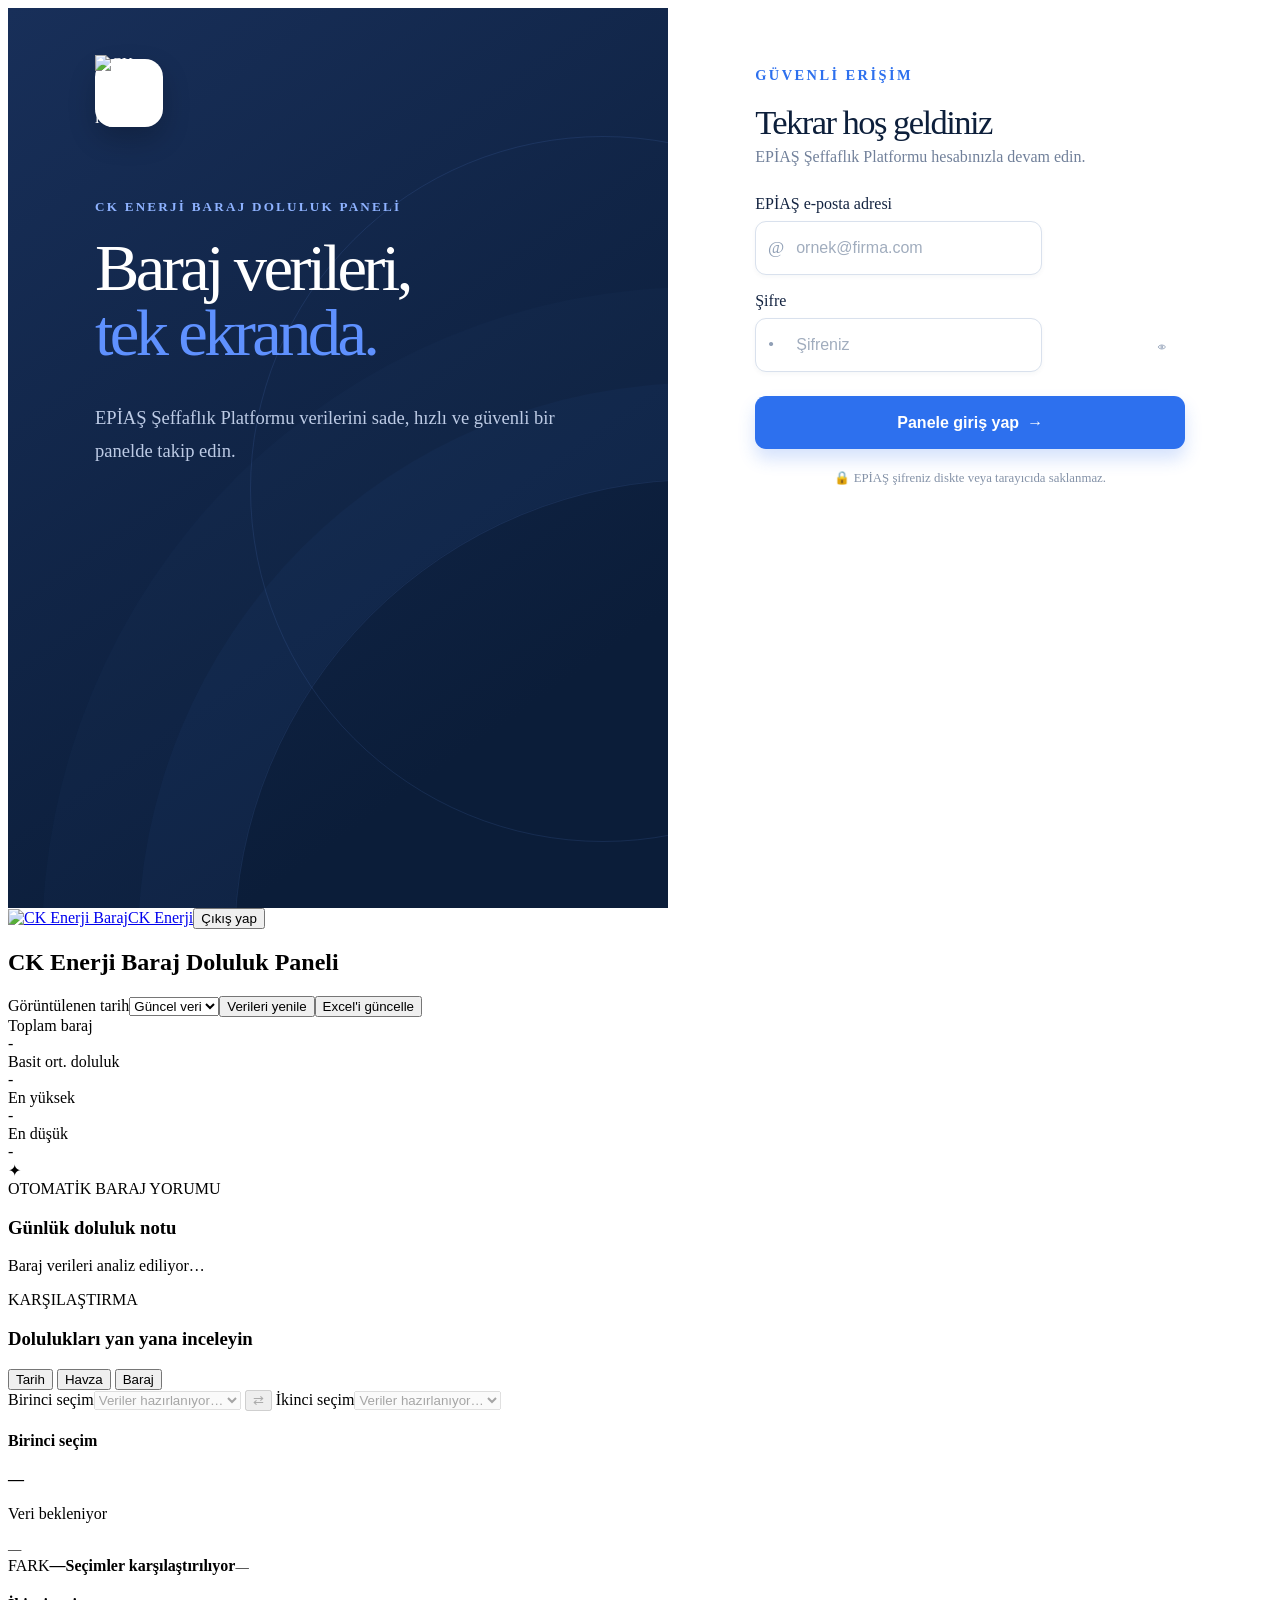
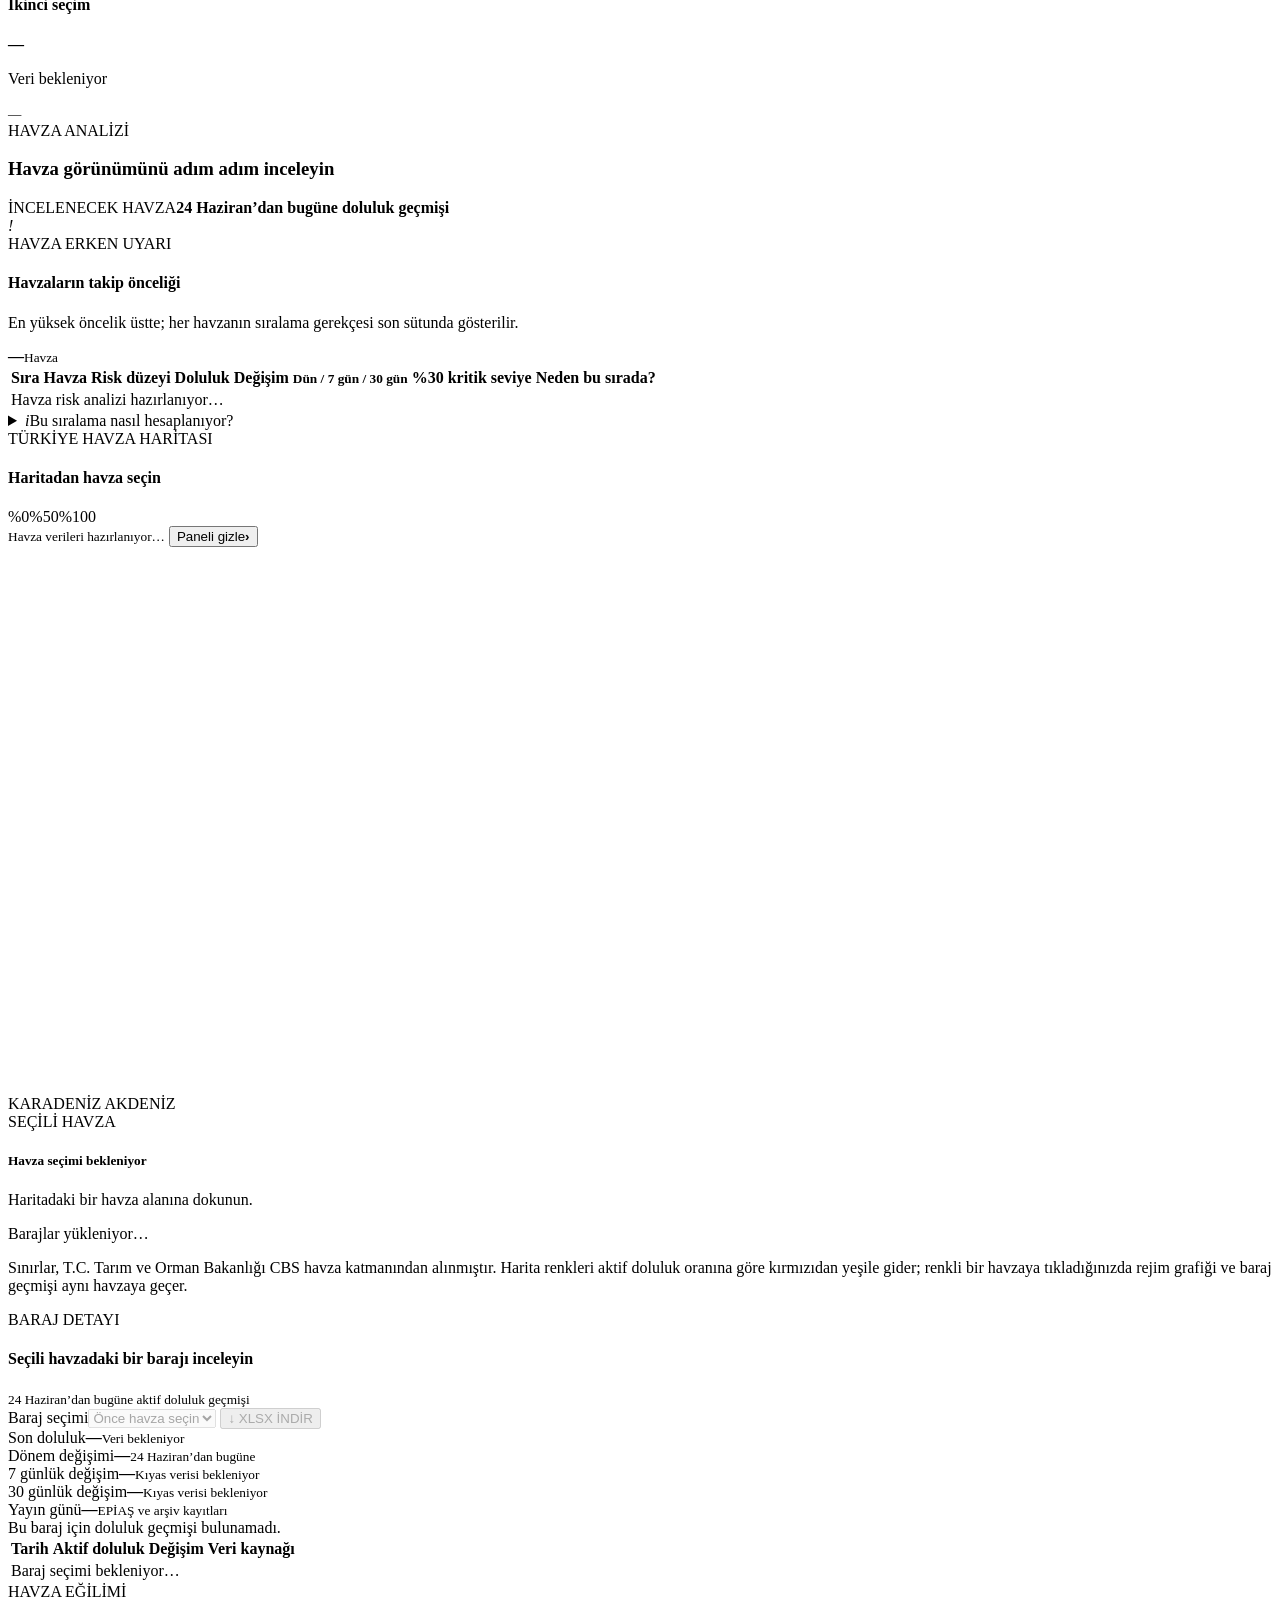
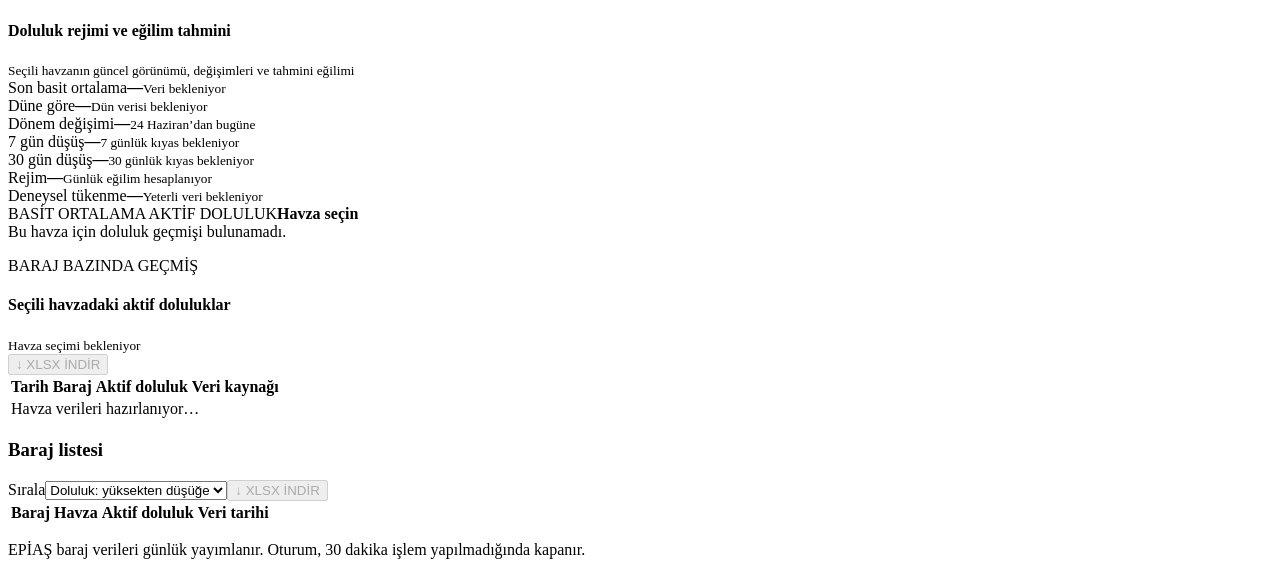
==== commit 256f1225: "Update index.html" ====
--- a/BARAJ AKTİF/templates/index.html
+++ b/BARAJ AKTİF/templates/index.html
@@ -157,7 +157,7 @@
 
   <div id="dashboard" class="page d-none">
     <header class="navbar navbar-expand-md navbar-light"><div class="container-xl"><a class="navbar-brand d-flex align-items-center" href="#"><img src="/icons/icon-192.png" width="40" height="40" alt="CK Enerji Baraj" class="me-2"><span>CK Enerji</span></a><button id="logoutButton" class="btn btn-outline-secondary btn-sm" type="button">Çıkış yap</button></div></header>
-    <div class="page-wrapper"><div class="page-header"><div class="container-xl"><div class="row g-2 align-items-center"><div class="col"><h2 class="page-title">CK Enerji Baraj Doluluk Paneli</h2></div><div class="col-auto ms-auto"><label class="baraj-date-control" for="barajDateSelect"><span>Görüntülenen tarih</span><select id="barajDateSelect" aria-label="Baraj verisi tarihini seç"><option value="">Güncel veri</option></select></label><button id="refreshButton" class="btn btn-primary" type="button">Verileri yenile</button></div></div></div></div>
+    <div class="page-wrapper"><div class="page-header"><div class="container-xl"><div class="row g-2 align-items-center"><div class="col"><h2 class="page-title">CK Enerji Baraj Doluluk Paneli</h2></div><div class="col-auto ms-auto d-flex align-items-end gap-2 flex-wrap"><label class="baraj-date-control" for="barajDateSelect"><span>Görüntülenen tarih</span><select id="barajDateSelect" aria-label="Baraj verisi tarihini seç"><option value="">Güncel veri</option></select></label><button id="refreshButton" class="btn btn-primary" type="button">Verileri yenile</button><button id="excelRefreshButton" class="btn btn-primary" type="button" title="EPİAŞ'ın son yayımlanan gününü Excel arşivinde güncelle">Excel'i güncelle</button></div></div></div></div>
       <div class="page-body"><div class="container-xl"><div id="alert" class="alert d-none" role="alert"></div>
         <div class="row row-deck row-cards mb-3"><div class="col-sm-6 col-lg-3"><div class="card"><div class="card-body"><div class="subheader">Toplam baraj</div><div id="total" class="h1 mb-0">-</div></div></div></div><div class="col-sm-6 col-lg-3"><div class="card"><div class="card-body"><div class="subheader" title="Baraj kapasiteleriyle ağırlıklandırılmamış aritmetik ortalama">Basit ort. doluluk</div><div id="average" class="h1 mb-0">-</div></div></div></div><div class="col-sm-6 col-lg-3"><div class="card"><div class="card-body"><div class="subheader">En yüksek</div><div id="highest" class="h3 mb-0">-</div></div></div></div><div class="col-sm-6 col-lg-3"><div class="card"><div class="card-body"><div class="subheader">En düşük</div><div id="lowest" class="h3 mb-0">-</div></div></div></div></div>
         <section class="baraj-insight-card mb-3" aria-labelledby="barajInsightTitle"><div class="baraj-insight-icon" aria-hidden="true">✦</div><div><span class="subheader">OTOMATİK BARAJ YORUMU</span><h3 id="barajInsightTitle">Günlük doluluk notu</h3><p id="barajInsightText">Baraj verileri analiz ediliyor…</p></div></section>
@@ -332,6 +332,13 @@
         sessionStorage.setItem(BARAJ_CLIENT_CACHE_PREFIX + (selectedDate || 'latest'), JSON.stringify({savedAt:Date.now(), payload}));
       } catch { /* Tarayıcı depolaması kapalıysa sunucu önbelleği kullanılır. */ }
     }
+    function clearBarajClientCache() {
+      try {
+        Object.keys(sessionStorage)
+          .filter(key => key.startsWith(BARAJ_CLIENT_CACHE_PREFIX))
+          .forEach(key => sessionStorage.removeItem(key));
+      } catch { /* Tarayıcı depolaması kapalıysa temizlenecek istemci önbelleği yoktur. */ }
+    }
     const barajConnection = {primary:'idle', basin:'idle', primaryDetail:'', basinDetail:''};
     const knownDates = new Set(), archiveDates = new Set();
     const initialBarajUrlState = new URLSearchParams(window.location.search);
@@ -664,6 +671,11 @@
       'Batı Akdeniz':'Batı Akd.', 'Doğu Akdeniz':'Doğu Akd.', 'Batı Karadeniz':'Batı Kar.',
       'Doğu Karadeniz':'Doğu Kar.', 'Konya Kapalı':'Konya', 'Van Gölü':'Van Gölü'
     };
+    const BASIN_LABEL_ANCHORS = {
+      // İstanbul'un Avrupa ve Anadolu yakalarının arasındaki görsel merkez.
+      'Marmara':[29.02, 40.96]
+    };
+    const BASIN_LABEL_FONT_BOOST = {'Kuzey Ege':1.14};
     const normalizeBasinName = value => String(value || '').toLocaleLowerCase('tr-TR').replace(/[^a-zçğıöşü0-9]+/g, ' ').trim();
     const projectTurkeyPoint = ([longitude, latitude]) => ({
       x: 30 + (longitude - MAP_BOUNDS.minLongitude) / (MAP_BOUNDS.maxLongitude - MAP_BOUNDS.minLongitude) * 940,
@@ -683,23 +695,84 @@
       const projected = projectTurkeyPoint(point);
       return `${index ? 'L' : 'M'}${projected.x.toFixed(2)},${projected.y.toFixed(2)}`;
     }).join(' ')} Z`).join(' ');
+    const projectedOuterRings = geometry => geometryOuterRings(geometry).map(ring => ring.map(projectTurkeyPoint));
+    const pointInsideRing = (point, ring) => {
+      let inside = false;
+      for (let index = 0, previous = ring.length - 1; index < ring.length; previous = index++) {
+        const currentPoint = ring[index], previousPoint = ring[previous];
+        if (((currentPoint.y > point.y) !== (previousPoint.y > point.y))
+          && point.x < (previousPoint.x - currentPoint.x) * (point.y - currentPoint.y)
+            / (previousPoint.y - currentPoint.y || Number.EPSILON) + currentPoint.x) inside = !inside;
+      }
+      return inside;
+    };
+    const segmentDistance = (point, first, second) => {
+      const dx = second.x - first.x, dy = second.y - first.y;
+      const lengthSquared = dx * dx + dy * dy;
+      const ratio = lengthSquared
+        ? Math.max(0, Math.min(1, ((point.x-first.x)*dx + (point.y-first.y)*dy) / lengthSquared))
+        : 0;
+      return Math.hypot(point.x - (first.x + ratio*dx), point.y - (first.y + ratio*dy));
+    };
+    const pointClearance = (point, ring) => Math.min(...ring.map((current, index) =>
+      segmentDistance(point, current, ring[(index + 1) % ring.length])));
     function polygonLabelPoint(feature) {
-      const rings = geometryOuterRings(feature.geometry);
-      const ringArea = ring => Math.abs(ring.reduce((total, point, index) => {
-        const next = ring[(index + 1) % ring.length];
-        return total + point[0] * next[1] - next[0] * point[1];
-      }, 0));
-      const ring = [...rings].sort((first, second) => ringArea(second) - ringArea(first))[0] || [];
-      if (!ring.length) return {x:500,y:215};
-      let twiceArea = 0, longitudeTotal = 0, latitudeTotal = 0;
-      ring.forEach((point, index) => {
-        const next = ring[(index + 1) % ring.length], cross = point[0] * next[1] - next[0] * point[1];
-        twiceArea += cross;
-        longitudeTotal += (point[0] + next[0]) * cross;
-        latitudeTotal += (point[1] + next[1]) * cross;
-      });
-      if (Math.abs(twiceArea) < .000001) return projectTurkeyPoint(ring[0]);
-      return projectTurkeyPoint([longitudeTotal / (3 * twiceArea), latitudeTotal / (3 * twiceArea)]);
+      const rings = projectedOuterRings(feature.geometry).filter(ring => ring.length >= 3);
+      if (!rings.length) return {x:500, y:215, clearance:12, ring:[]};
+      const ring = rings.sort((first, second) => {
+        const boundsArea = candidate => {
+          const xs = candidate.map(point => point.x), ys = candidate.map(point => point.y);
+          return (Math.max(...xs)-Math.min(...xs)) * (Math.max(...ys)-Math.min(...ys));
+        };
+        return boundsArea(second) - boundsArea(first);
+      })[0];
+      const xs = ring.map(point => point.x), ys = ring.map(point => point.y);
+      const bounds = {left:Math.min(...xs), right:Math.max(...xs), top:Math.min(...ys), bottom:Math.max(...ys)};
+      let best = null;
+      // Küçük bir grid araması, girintili havzalarda ağırlık merkezinden daha
+      // güvenli olan ve sınırlara en uzak iç noktayı bulur.
+      for (let step = 12; step >= 2; step /= 2) {
+        const search = best
+          ? {left:best.x-step*2, right:best.x+step*2, top:best.y-step*2, bottom:best.y+step*2}
+          : bounds;
+        for (let y=search.top; y<=search.bottom; y+=step) for (let x=search.left; x<=search.right; x+=step) {
+          const point = {x, y};
+          if (!pointInsideRing(point, ring)) continue;
+          const clearance = pointClearance(point, ring);
+          if (!best || clearance > best.clearance) best = {...point, clearance};
+        }
+      }
+      return {...(best || ring[0]), clearance:best?.clearance || 8, ring};
+    }
+    function basinLabelPoint(feature, basinName) {
+      const anchor = BASIN_LABEL_ANCHORS[basinName];
+      if (!anchor) return polygonLabelPoint(feature);
+      return {...projectTurkeyPoint(anchor), clearance:18, ring:[], fixed:true};
+    }
+    const labelBoxesOverlap = (first, second) => !(
+      first.right + 4 <= second.left || second.right + 4 <= first.left
+      || first.bottom + 3 <= second.top || second.bottom + 3 <= first.top
+    );
+    function collisionSafeLabelPoint(origin, labelText, occupied, fontBoost=1) {
+      const fontSize = Math.min(14, Math.max(8.5, Math.min(12.5, origin.clearance * .72)) * fontBoost);
+      const width = Math.min(92, Math.max(34, labelText.length * fontSize * .55));
+      const height = 25;
+      const candidates = [{x:origin.x,y:origin.y}];
+      for (const radius of origin.fixed ? [] : [10,18,26,34]) {
+        for (const [dx,dy] of [[0,-1],[1,0],[0,1],[-1,0],[.7,-.7],[.7,.7],[-.7,.7],[-.7,-.7]]) {
+          candidates.push({x:origin.x+dx*radius,y:origin.y+dy*radius});
+        }
+      }
+      for (const candidate of candidates) {
+        if (origin.ring.length && !pointInsideRing(candidate, origin.ring)) continue;
+        const box = {left:candidate.x-width/2,right:candidate.x+width/2,top:candidate.y-12,bottom:candidate.y+13};
+        if (occupied.some(existing => labelBoxesOverlap(box, existing))) continue;
+        occupied.push(box);
+        return {...candidate, fontSize};
+      }
+      const fallbackBox = {left:origin.x-width*.4,right:origin.x+width*.4,top:origin.y-10,bottom:origin.y+11};
+      occupied.push(fallbackBox);
+      return {x:origin.x,y:origin.y,fontSize:Math.max(7.5,fontSize*.8)};
     }
     async function loadBasinGeoJson() {
       if (basinGeoJson) return;
@@ -760,6 +833,7 @@
         loading.textContent = 'Gerçek havza sınırları yükleniyor…';
         svg.append(loading);
       } else {
+        const occupiedLabels = [];
         [...basinGeoJson.features].sort((first, second) => Number(first.properties?.ID || 0) - Number(second.properties?.ID || 0)).forEach(feature => {
           const geoName = String(feature.properties?.HAVZA_ADI || feature.properties?.ETIKET || 'Havza').trim();
           const basin = basinData.get(normalizeBasinName(geoName));
@@ -785,12 +859,19 @@
             ? `${geoName} · ${hasAverage ? `%${number.format(average)}` : 'Doluluk verisi yok'} · ${basin.dams?.length || 0} baraj`
             : `${geoName} · EPİAŞ baraj verisi bulunmuyor`;
           path.append(title);
-          const labelPoint = polygonLabelPoint(feature);
+          const shortName = BASIN_SHORT_NAMES[geoName] || geoName;
+          const labelPoint = collisionSafeLabelPoint(
+            basinLabelPoint(feature, geoName),
+            shortName,
+            occupiedLabels,
+            BASIN_LABEL_FONT_BOOST[geoName] || 1
+          );
           const label = document.createElementNS(MAP_NAMESPACE, 'text');
           label.setAttribute('class', 'baraj-basin-map-label');
           label.setAttribute('x', labelPoint.x); label.setAttribute('y', labelPoint.y - 3); label.setAttribute('text-anchor', 'middle');
+          label.style.setProperty('--basin-label-size', `${labelPoint.fontSize}px`);
           const nameLine = document.createElementNS(MAP_NAMESPACE, 'tspan');
-          nameLine.setAttribute('x', labelPoint.x); nameLine.textContent = BASIN_SHORT_NAMES[geoName] || geoName;
+          nameLine.setAttribute('x', labelPoint.x); nameLine.textContent = shortName;
           const valueLine = document.createElementNS(MAP_NAMESPACE, 'tspan');
           valueLine.setAttribute('class', 'baraj-basin-map-value'); valueLine.setAttribute('x', labelPoint.x); valueLine.setAttribute('dy', '12');
           valueLine.textContent = Number.isFinite(average) ? `%${number.format(average)}` : 'veri yok';
@@ -1198,6 +1279,42 @@
         $('barajDateSelect').disabled = false;
       }
     }
+    async function refreshExcelArchive() {
+      const button = $('excelRefreshButton');
+      const refreshButton = $('refreshButton');
+      button.disabled = true;
+      refreshButton.disabled = true;
+      button.setAttribute('aria-busy', 'true');
+      button.textContent = 'Excel güncelleniyor…';
+      alert('EPİAŞ verisi alınıyor ve Excel arşivi güncelleniyor…', 'info');
+      try {
+        const response = await fetch('/api/archive-refresh', {
+          method: 'POST',
+          credentials: 'same-origin'
+        });
+        const payload = await response.json();
+        if (!response.ok) {
+          if (response.status === 401) {
+            showLogin();
+            return;
+          }
+          throw new Error(payload.error || payload.reason || 'Excel arşivi güncellenemedi.');
+        }
+        clearBarajClientCache();
+        $('barajDateSelect').value = '';
+        await load(true);
+        await loadBasinHistory();
+        const action = payload.action === 'added' ? 'Excel arşivine eklendi' : 'Excel arşivinde güncellendi';
+        alert(`${displayDate(payload.date)} tarihli ${payload.recordCount} baraj kaydı ${action}.`, 'success');
+      } catch (error) {
+        alert(error.message || 'Excel arşivi güncellenemedi.', 'danger');
+      } finally {
+        button.disabled = false;
+        refreshButton.disabled = false;
+        button.removeAttribute('aria-busy');
+        button.textContent = "Excel'i güncelle";
+      }
+    }
     $('loginForm').addEventListener('submit', async e => {
       e.preventDefault();
       const button = $('loginButton'), error = $('loginError'), username = $('username').value.trim(), password = $('password').value;
@@ -1252,7 +1369,9 @@
       const params = new URLSearchParams({sort: $('sortSelect').value, date: $('barajDateSelect').value});
       window.location.href = `/api/export.xlsx?${params.toString()}`;
     });
-    $('refreshButton').addEventListener('click', () => { load(true); loadBasinHistory(); }); applyInitialBarajUrlState(); restoreSession();
+    $('refreshButton').addEventListener('click', () => { load(true); loadBasinHistory(); });
+    $('excelRefreshButton').addEventListener('click', refreshExcelArchive);
+    applyInitialBarajUrlState(); restoreSession();
   </script>
 </body>
 </html>
